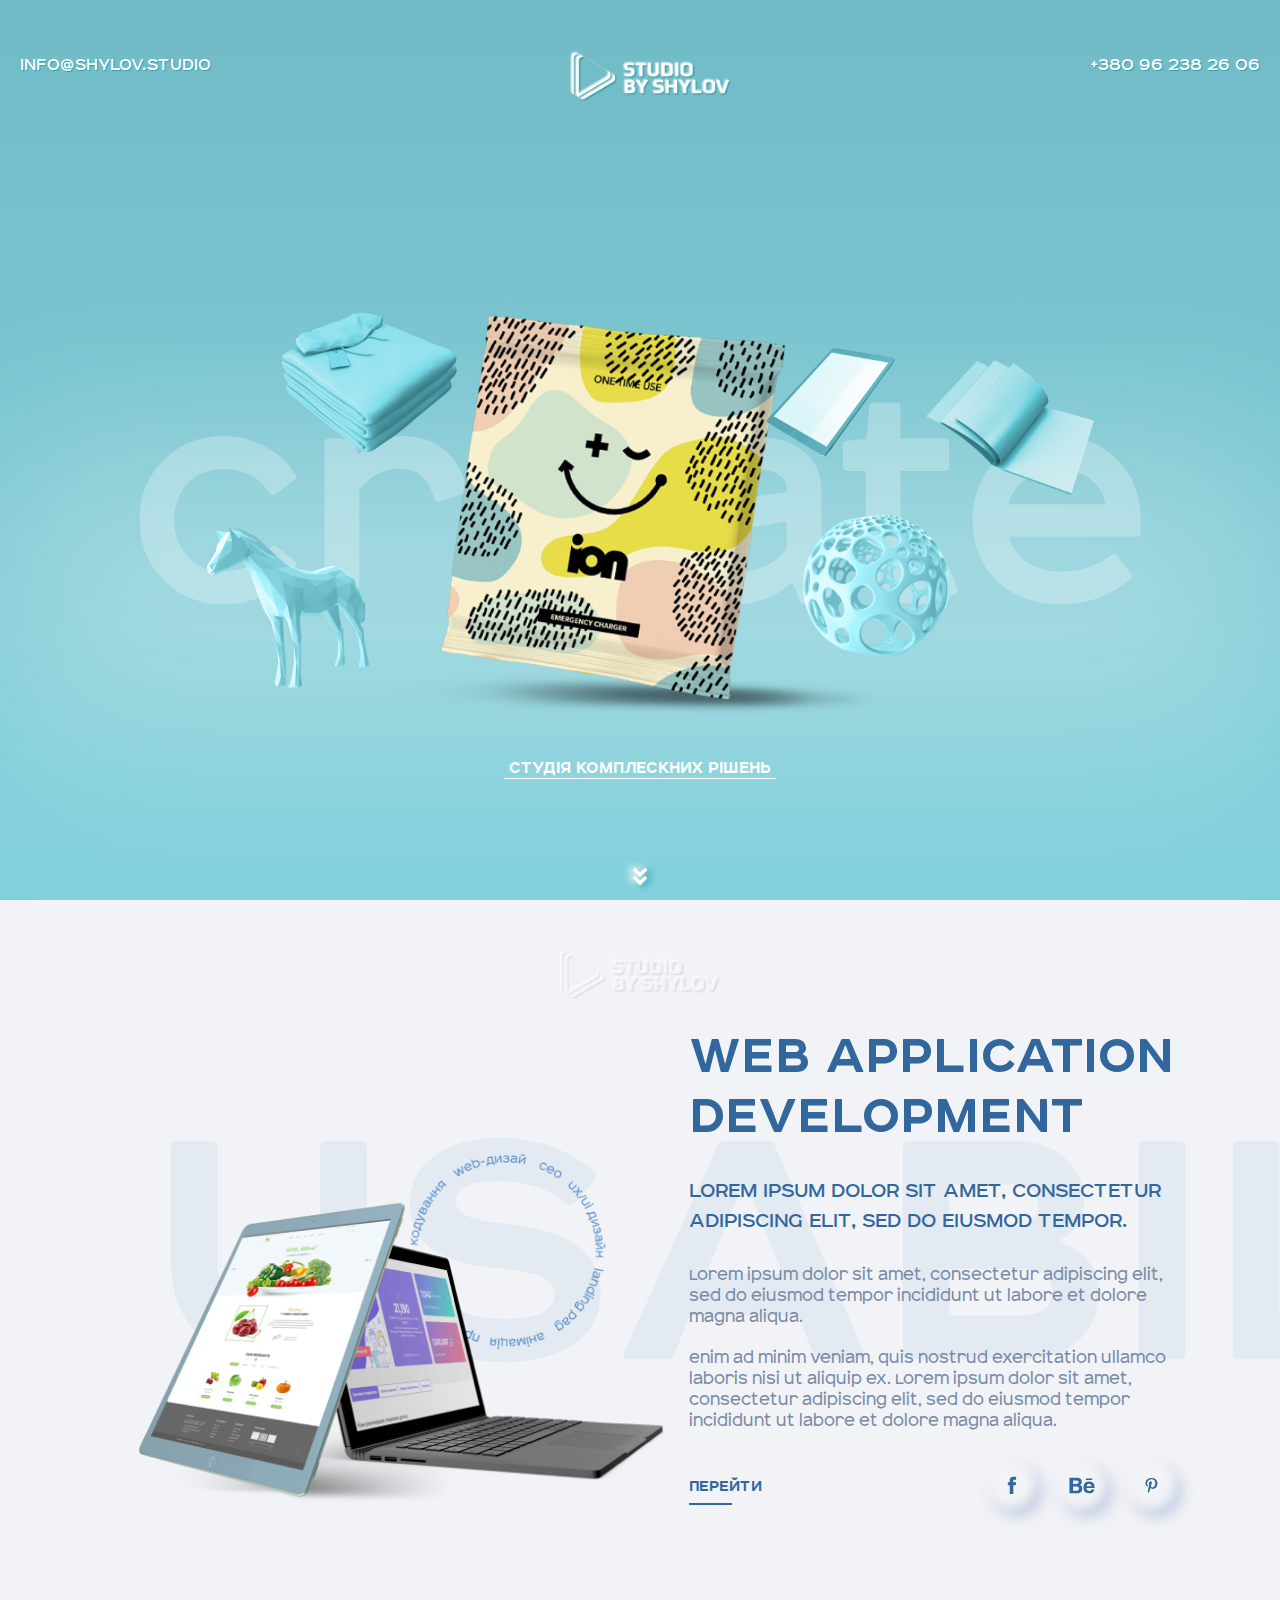
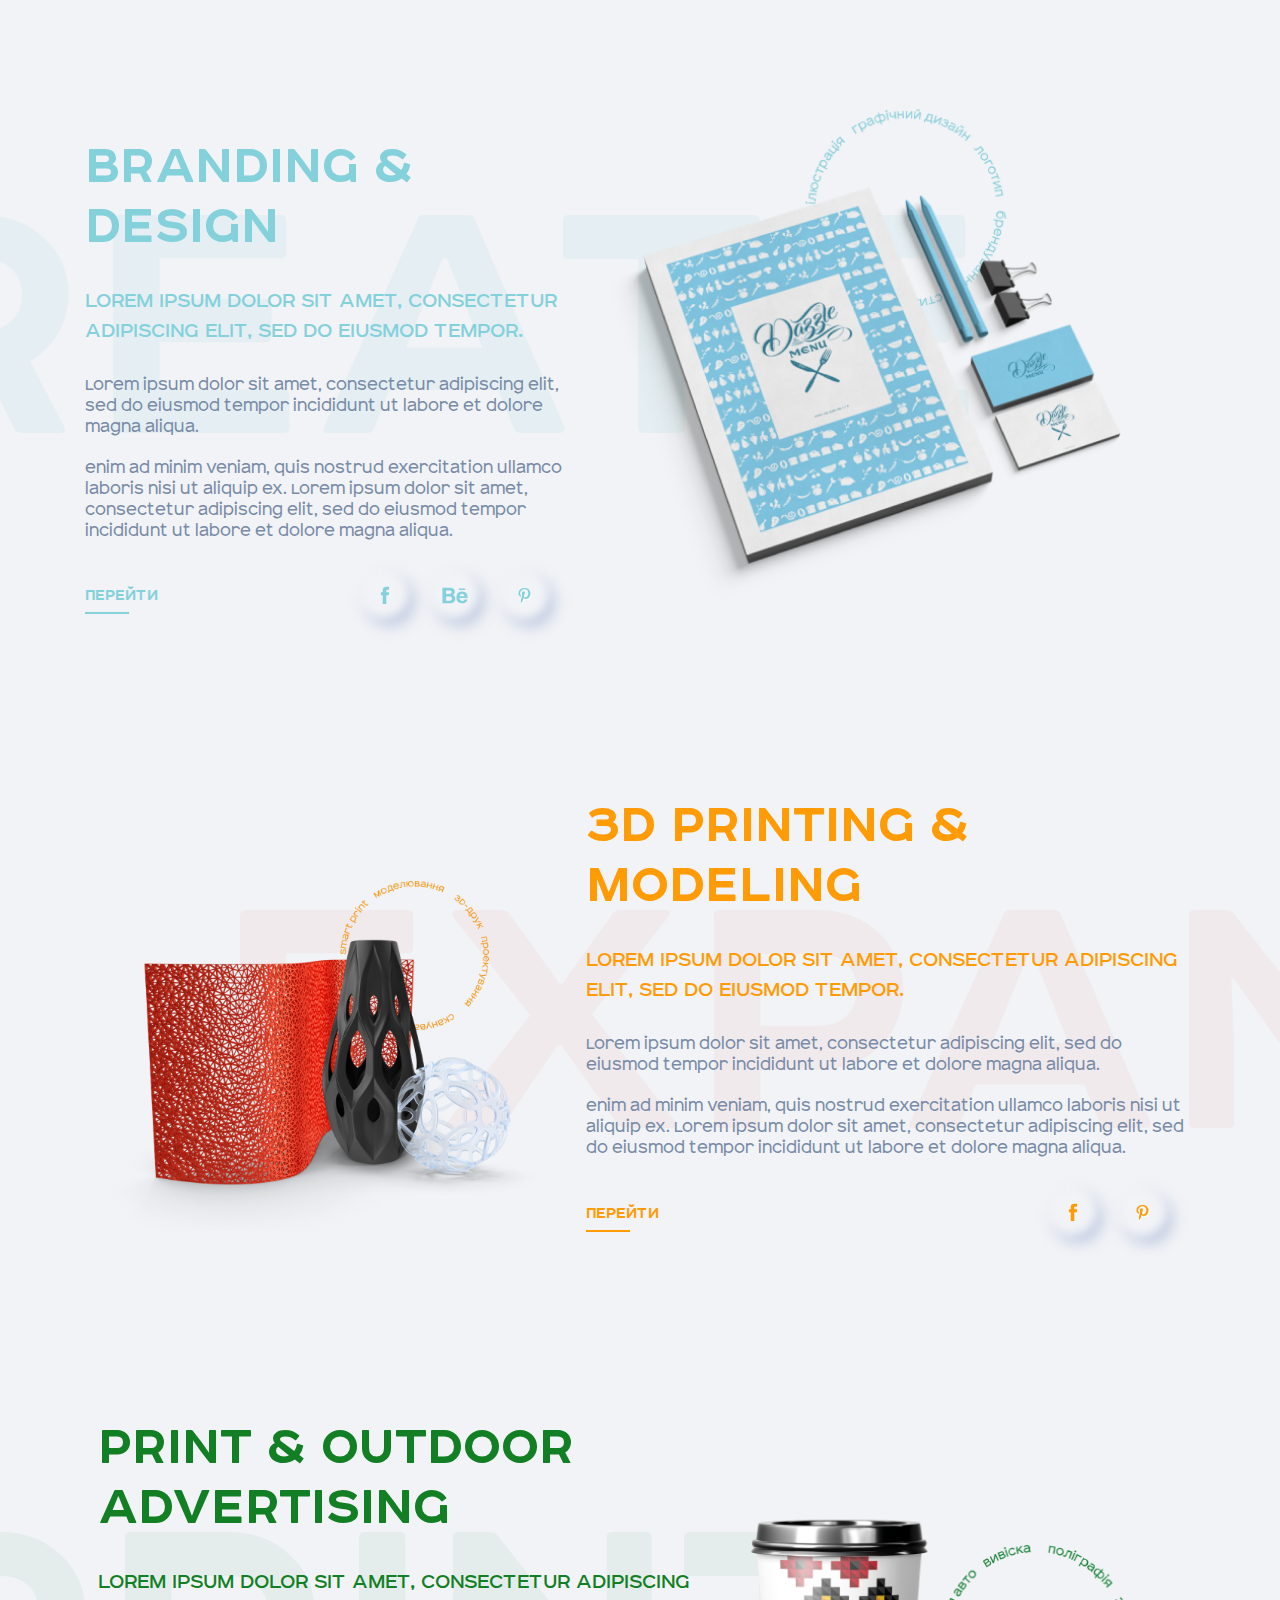
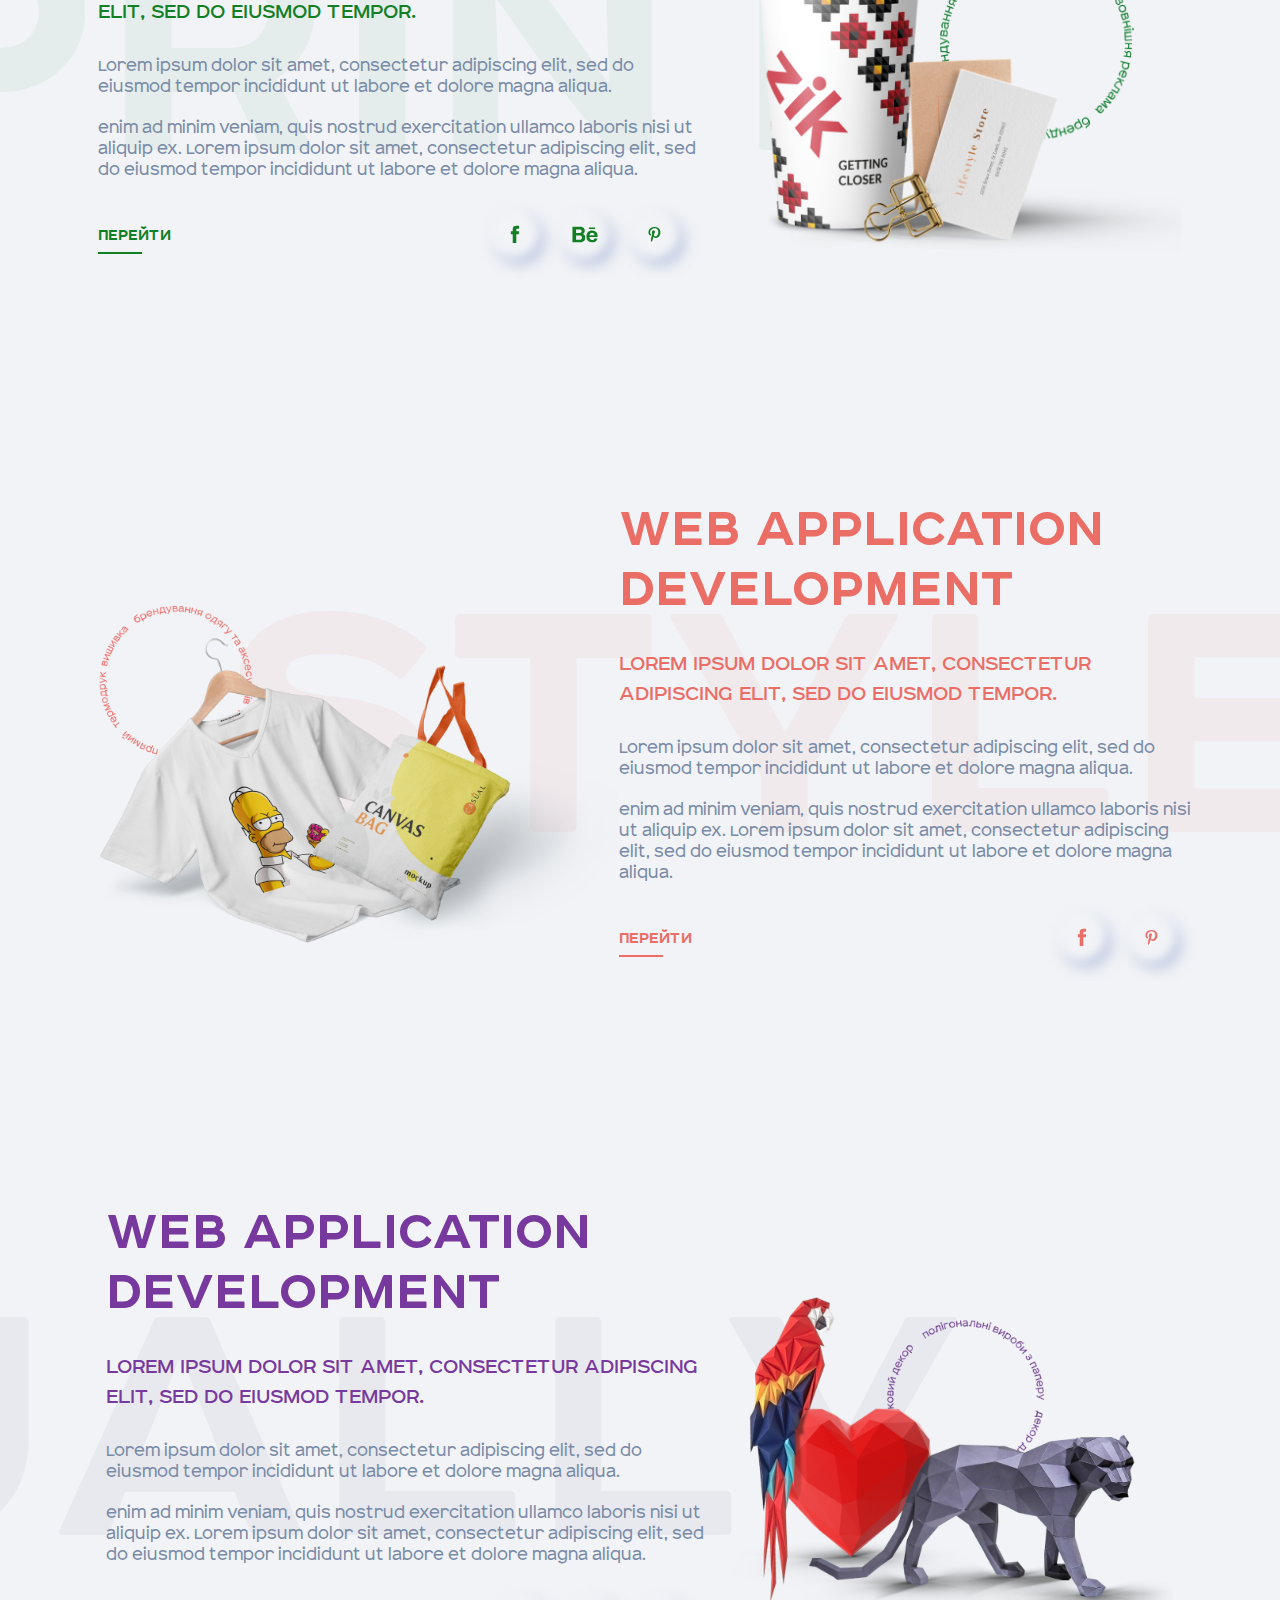
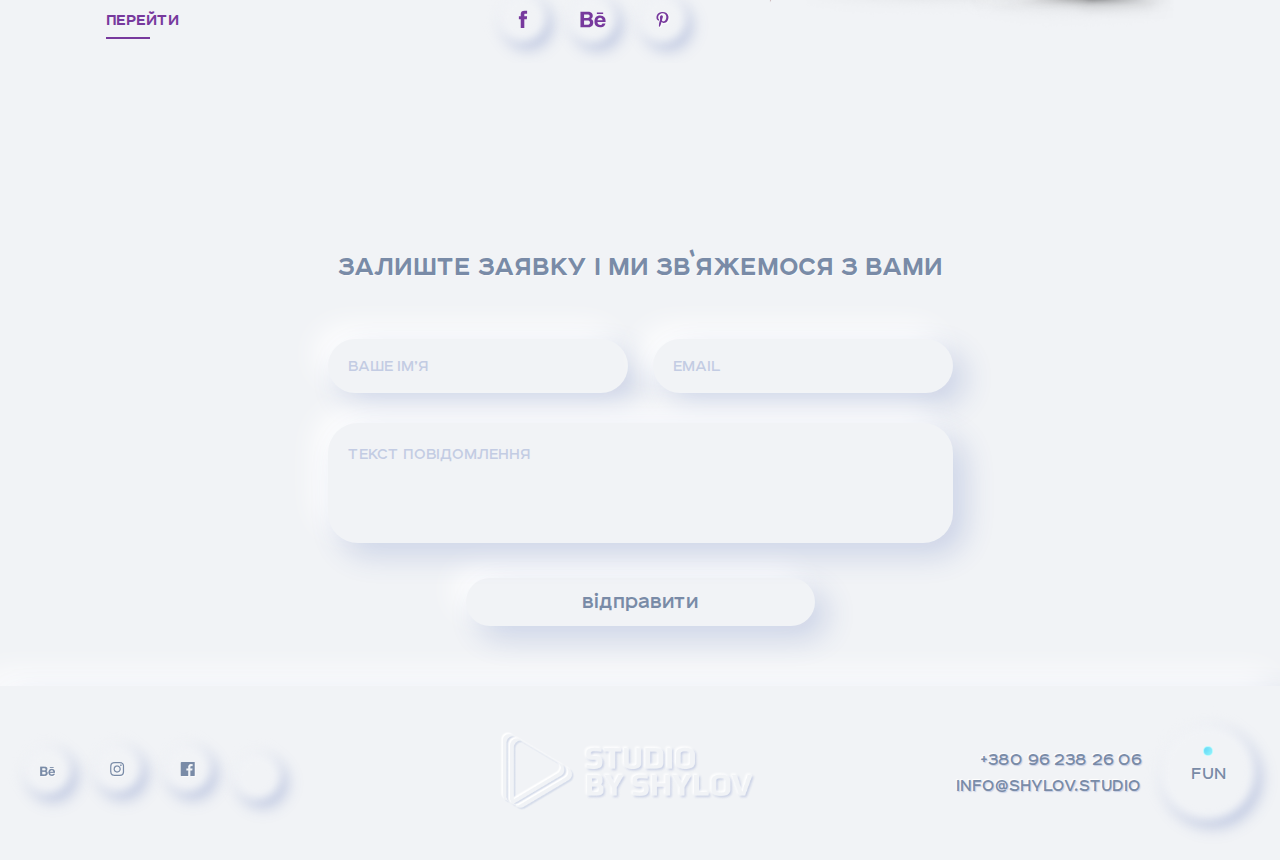
==== index.html @ 081310cc "Add files via upload" ====
<!DOCTYPE html>
<html lang="en">
<head>
    <link rel="stylesheet" href="libs/bootstrap/bootstrap-grid.css">
    <link rel="stylesheet" href="style/style.css">
   
    <link rel="stylesheet" href="style/media.css">
    
   
    <meta charset="UTF-8">
    <meta name="viewport" content="width=device-width">
    
   
    <title>Document</title>
</head>
<body>
   
<header>
    <div class="container-fluid">
        <nav id="nav">
            <div class="logo-mog">
                <a href="#"><img src="image/vector/logo.png"></a>
            </div>
            <ul>
                <li><a href="#" class="close" aria-label="Close Navigation"><img src="image/close.svg" alt=""></a></li>
                <li><a href="#section1">Web-дизайн</a></li>
                <li><a href="#section2">Дизайн</a></li>
                <li><a href="#section3">Поліграфія</a></li>
                <li><a href="#section4">3D друк</a></li>
                <li><a href="#section5"> Mathildashop</a></li>
                <li><a href="#section5">Wallzoo</a></li>
            </ul>
            <div class="mob-info">
                <a href="tel:+380962382606">+380 96 238 26 06</a>
                <a href="mailto:INFO@SHYLOV.STUDIO">info@shylov.studio</a>
            </div>
        </nav>
      <a href="#nav" class="nav-btn" aria-label="Open Navigation"><img src="image/munu.svg"></a>
       
        <header>
            <!-- верхний блок шапк -->
            <div class="header-top">
                <div class="email">
                    <a href="mailto:INFO@SHYLOV.STUDIO">info@shylov.studio</a>
                </div>
                <div class="logo">
                    <a href="#"><img src="image/vector/logo.png"></a>
                </div>
                <div class="phone">
                    <a href="tel:+380962382606">+380 96 238 26 06</a>
                </div>
            </div>
            <!-- блок с картинками -->
            <div class="header-block">
                <div class="header-desc">
                    <div class="header-desc-img">
                        <img src="image/header-desc.png" alt="desc">
                            
                    </div>
                    <div class="header-item item-1">
                        <img src="image/header-item1.png" alt="item-1">
                        
                        
                    </div>
                    <div class="header-item item-2">
                        <img src="image/header-item2.png" alt="item-2">
                        
                    </div>
                    <div class="header-item item-3">
                        <img src="image/header-item3.png" alt="item-3">
                        
                    </div>
                    <div class="header-item item-4">
                        <img src="image/header-item4.png" alt="item-4">
                        
                    </div>
                    <div class="header-item item-5">
                        <img src="image/header-item5.png" alt="item-5">
        
                    </div>
                </div>
                <div class="header-link">
                    <a href="#">Студія комплескних рішень </a>
                </div>
                <div class="button-down">
                    <a href="#"><img src="image/down-btn.png" alt="down"></a>
                </div>
            </div>
        </header>
    </div>
</header>
<!-- Логотип после шапки  -->
 <section class="logo-main"> 
    <div class="logo">
        <a href="#"><img src="image/vector/logo-main.png"></a>
    </div>
</section>

<section class="product-section">
    <div class="produc-desing-web">
        <img src="image/icon-small.png" alt="web">
    </div>
    <div class="produc-desing-img">
        <img src="image/desing-icon.png" alt="web">
    </div>
    <div class="produc-3d-img">
        <img src="image/small-icon2.png" alt="web">
    </div>
    <div class="produc-print-img">
        <img src="image/small-icon3.png" alt="web">
    </div>
    <div class="produc-mat-img">
        <img src="image/small-icon4.png" alt="web">
    </div>
    <div class="produc-wall-img">
        <img src="image/small-icon5.png" alt="web">
    </div>
    <div class="produc produc-web"> 
        <div class="container">
            <div class="product-item">
                <div class="product-img">
                    <img src="image/web.png" alt="">
                </div>
                <div class="product-text">
                    <div class="product-title">
                        Web application development
                    </div>
                    <div class="product-sub-title">
                        Lorem ipsum dolor sit amet, consectetur adipiscing elit, sed do eiusmod tempor.
                    </div>
                    <div class="product-desc">
                        <p>Lorem ipsum dolor sit amet, consectetur adipiscing elit, sed do eiusmod tempor incididunt ut labore et dolore magna aliqua.</p>
                        <p>enim ad minim veniam, quis nostrud exercitation ullamco laboris nisi ut aliquip ex. Lorem ipsum dolor sit amet, consectetur adipiscing elit, sed do eiusmod tempor incididunt ut labore et dolore magna aliqua.</p>
                    </div>
                    <div class="product-link">
                        <div class="link-block">
                            <a href="#">перейти</a>
                        </div>
                        <div class="social-link">
                            <ul>
                                <li>
                                    <a href="#">
                                        <svg width="10" height="18" viewBox="0 0 10 18" fill="none" xmlns="http://www.w3.org/2000/svg"><path d="M2.698 17.912h3.616V9.2h2.514l.241-2.894H6.314V4.644c0-.699.138-.965.827-.965h1.963V.653h-2.48c-2.687 0-3.892 1.13-3.892 3.326v2.327H.872v2.96h1.86v8.646h-.034z" fill="#31679D"/></svg>
                                    </a>
                                </li>
                                <li>
                                    <a href="#">
                                        <svg width="26" height="17" viewBox="0 0 26 17" fill="none" xmlns="http://www.w3.org/2000/svg"><path d="M23.153 2.949h-6.294V1.385h6.294V2.95zm-10.484 6.41c.406.63.61 1.393.61 2.29 0 .927-.23 1.759-.695 2.493a4.323 4.323 0 01-1.106 1.228 4.272 4.272 0 01-1.763.785 10.9 10.9 0 01-2.207.21H.469V.738h7.548c1.903.03 3.252.582 4.048 1.665.478.663.715 1.46.715 2.386 0 .956-.24 1.72-.723 2.301-.268.326-.665.622-1.19.89.796.29 1.399.749 1.802 1.38zM4.074 6.9H7.38c.68 0 1.229-.13 1.652-.388.423-.258.634-.716.634-1.374 0-.727-.28-1.21-.84-1.442-.481-.161-1.097-.244-1.844-.244h-2.91v3.448zm5.911 4.526c0-.812-.331-1.373-.994-1.674-.37-.171-.893-.259-1.563-.265H4.074v4.165h3.302c.679 0 1.204-.089 1.583-.274.684-.34 1.026-.989 1.026-1.952zm15.503-2.542c.076.511.11 1.253.096 2.223h-8.15c.044 1.125.433 1.912 1.17 2.362.444.282.982.42 1.613.42.665 0 1.207-.168 1.624-.514.228-.183.428-.442.602-.768h2.987c-.078.665-.438 1.339-1.084 2.024-1.002 1.088-2.407 1.634-4.21 1.634-1.49 0-2.804-.46-3.944-1.378-1.137-.92-1.707-2.413-1.707-4.484 0-1.943.512-3.429 1.54-4.464 1.032-1.036 2.364-1.552 4.005-1.552.973 0 1.85.174 2.633.523.78.35 1.424.901 1.932 1.658.46.667.755 1.438.893 2.316zm-2.94.291c-.055-.778-.315-1.366-.783-1.769-.464-.403-1.043-.606-1.735-.606-.752 0-1.333.217-1.746.642-.416.425-.674 1.002-.78 1.733h5.043z" fill="#31679D"/></svg>
                                    </a>
                                </li>
                                <li>
                                    <a href="#">
                                        <svg width="14" height="16" viewBox="0 0 14 16" fill="none" xmlns="http://www.w3.org/2000/svg"><g filter="url(#filter0_d)"><path d="M5.696.051C3.132.331.579 2.344.475 5.225.408 6.983 1.129 8.3 2.852 8.672c.197-.831.233-1.282.233-1.282s-.757-.74-.835-1.212c-.633-3.792 4.5-6.381 7.192-3.733 1.858 1.837.633 7.487-2.366 6.9-2.875-.562 1.406-5.058-.887-5.942-1.863-.72-2.855 2.198-1.972 3.643-.52 2.49-1.635 4.835-1.184 7.954 1.469-1.033 1.962-3.013 2.367-5.078.737.434 1.131.89 2.07.958 3.467.26 5.403-3.362 4.93-6.71C11.975 1.206 8.934-.303 5.696.052z" fill="#31679D"/></g><defs><filter id="filter0_d" x="0.470703" y="0" width="13" height="16" filterUnits="userSpaceOnUse" color-interpolation-filters="sRGB"><feFlood flood-opacity="0" result="BackgroundImageFix"/><feColorMatrix in="SourceAlpha" type="matrix" values="0 0 0 0 0 0 0 0 0 0 0 0 0 0 0 0 0 0 127 0"/><feOffset dx="1" dy="1"/><feColorMatrix type="matrix" values="0 0 0 0 1 0 0 0 0 1 0 0 0 0 1 0 0 0 0.5 0"/><feBlend mode="normal" in2="BackgroundImageFix" result="effect1_dropShadow"/><feBlend mode="normal" in="SourceGraphic" in2="effect1_dropShadow" result="shape"/></filter></defs></svg>
                                    </a>
                                </li>
                            </ul>
                        </div>
                    </div>
                </div>
            </div>
        </div>
    </div>
    <div class="produc produc-desing"> 
    
    <div class="container">
        <div class="product-item">
            <div class="product-img">
                <img src="image/desing.png" alt="">
            </div>
            <div class="product-text">
                <div class="product-title">
                    Branding & Design
                </div>
                <div class="product-sub-title">
                    Lorem ipsum dolor sit amet, consectetur adipiscing elit, sed do eiusmod tempor.
                </div>
                <div class="product-desc">
                    <p>Lorem ipsum dolor sit amet, consectetur adipiscing elit, sed do eiusmod tempor incididunt ut labore et dolore magna aliqua.</p>
                    <p>enim ad minim veniam, quis nostrud exercitation ullamco laboris nisi ut aliquip ex. Lorem ipsum dolor sit amet, consectetur adipiscing elit, sed do eiusmod tempor incididunt ut labore et dolore magna aliqua.</p>
                </div>
                <div class="product-link">
                    <div class="link-block">
                        <a href="#">перейти</a>
                    </div>
                    <div class="social-link">
                        <ul>
                            <li>
                                <a href="#">
                                    <svg width="10" height="18" viewBox="0 0 10 18" fill="none" xmlns="http://www.w3.org/2000/svg"><path d="M2.698 17.912h3.616V9.2h2.514l.241-2.894H6.314V4.644c0-.699.138-.965.827-.965h1.963V.653h-2.48c-2.687 0-3.892 1.13-3.892 3.326v2.327H.872v2.96h1.86v8.646h-.034z" fill="#84D1DB"/></svg>
                                </a>
                            </li>
                            <li>
                                <a href="#">
                                    <svg width="26" height="17" viewBox="0 0 26 17" fill="none" xmlns="http://www.w3.org/2000/svg"><path d="M23.153 2.949h-6.294V1.385h6.294V2.95zm-10.484 6.41c.406.63.61 1.393.61 2.29 0 .927-.23 1.759-.695 2.493a4.323 4.323 0 01-1.106 1.228 4.272 4.272 0 01-1.763.785 10.9 10.9 0 01-2.207.21H.469V.738h7.548c1.903.03 3.252.582 4.048 1.665.478.663.715 1.46.715 2.386 0 .956-.24 1.72-.723 2.301-.268.326-.665.622-1.19.89.796.29 1.399.749 1.802 1.38zM4.074 6.9H7.38c.68 0 1.229-.13 1.652-.388.423-.258.634-.716.634-1.374 0-.727-.28-1.21-.84-1.442-.481-.161-1.097-.244-1.844-.244h-2.91v3.448zm5.911 4.526c0-.812-.331-1.373-.994-1.674-.37-.171-.893-.259-1.563-.265H4.074v4.165h3.302c.679 0 1.204-.089 1.583-.274.684-.34 1.026-.989 1.026-1.952zm15.503-2.542c.076.511.11 1.253.096 2.223h-8.15c.044 1.125.433 1.912 1.17 2.362.444.282.982.42 1.613.42.665 0 1.207-.168 1.624-.514.228-.183.428-.442.602-.768h2.987c-.078.665-.438 1.339-1.084 2.024-1.002 1.088-2.407 1.634-4.21 1.634-1.49 0-2.804-.46-3.944-1.378-1.137-.92-1.707-2.413-1.707-4.484 0-1.943.512-3.429 1.54-4.464 1.032-1.036 2.364-1.552 4.005-1.552.973 0 1.85.174 2.633.523.78.35 1.424.901 1.932 1.658.46.667.755 1.438.893 2.316zm-2.94.291c-.055-.778-.315-1.366-.783-1.769-.464-.403-1.043-.606-1.735-.606-.752 0-1.333.217-1.746.642-.416.425-.674 1.002-.78 1.733h5.043z" fill="#84D1DB"/></svg>
                                </a>
                            </li>
                            <li>
                                <a href="#">
                                    <svg width="14" height="16" viewBox="0 0 14 16" fill="none" xmlns="http://www.w3.org/2000/svg"><g filter="url(#filter0_d)"><path d="M5.696.051C3.132.331.579 2.344.475 5.225.408 6.983 1.129 8.3 2.852 8.672c.197-.831.233-1.282.233-1.282s-.757-.74-.835-1.212c-.633-3.792 4.5-6.381 7.192-3.733 1.858 1.837.633 7.487-2.366 6.9-2.875-.562 1.406-5.058-.887-5.942-1.863-.72-2.855 2.198-1.972 3.643-.52 2.49-1.635 4.835-1.184 7.954 1.469-1.033 1.962-3.013 2.367-5.078.737.434 1.131.89 2.07.958 3.467.26 5.403-3.362 4.93-6.71C11.975 1.206 8.934-.303 5.696.052z" fill="#84D1DB"/></g><defs><filter id="filter0_d" x="0.470703" y="0" width="13" height="16" filterUnits="userSpaceOnUse" color-interpolation-filters="sRGB"><feFlood flood-opacity="0" result="BackgroundImageFix"/><feColorMatrix in="SourceAlpha" type="matrix" values="0 0 0 0 0 0 0 0 0 0 0 0 0 0 0 0 0 0 127 0"/><feOffset dx="1" dy="1"/><feColorMatrix type="matrix" values="0 0 0 0 1 0 0 0 0 1 0 0 0 0 1 0 0 0 0.5 0"/><feBlend mode="normal" in2="BackgroundImageFix" result="effect1_dropShadow"/><feBlend mode="normal" in="SourceGraphic" in2="effect1_dropShadow" result="shape"/></filter></defs></svg>
                                </a>
                            </li>
                        </ul>
                    </div>
                </div>
            </div>
        </div>
    </div>
    </div>
    <div class="produc produc-3d"> 
        <div class="container">
            <div class="product-item">
                <div class="product-img">
                    <img src="image/3d.png" alt="">
                </div>
                <div class="product-text">
                    <div class="product-title">
                        3D printing & modeling
                    </div>
                    <div class="product-sub-title">
                        Lorem ipsum dolor sit amet, consectetur adipiscing elit, sed do eiusmod tempor.
                    </div>
                    <div class="product-desc">
                        <p>Lorem ipsum dolor sit amet, consectetur adipiscing elit, sed do eiusmod tempor incididunt ut labore et dolore magna aliqua.</p>
                        <p>enim ad minim veniam, quis nostrud exercitation ullamco laboris nisi ut aliquip ex. Lorem ipsum dolor sit amet, consectetur adipiscing elit, sed do eiusmod tempor incididunt ut labore et dolore magna aliqua.</p>
                    </div>
                    <div class="product-link">
                        <div class="link-block">
                            <a href="#">перейти</a>
                        </div>
                        <div class="social-link">
                            <ul>
                                <li>
                                    <a href="#">
                                        <svg width="10" height="18" viewBox="0 0 10 18" fill="none" xmlns="http://www.w3.org/2000/svg"><path d="M2.698 17.912h3.616V9.2h2.514l.241-2.894H6.314V4.644c0-.699.138-.965.827-.965h1.963V.653h-2.48c-2.687 0-3.892 1.13-3.892 3.326v2.327H.872v2.96h1.86v8.646h-.034z" fill="#FF9B05"/></svg>
                                    </a>
                                </li>
                               
                                <li>
                                    <a href="#">
                                        <svg width="14" height="16" viewBox="0 0 14 16" fill="none" xmlns="http://www.w3.org/2000/svg"><g filter="url(#filter0_d)"><path d="M5.696.051C3.132.331.579 2.344.475 5.225.408 6.983 1.129 8.3 2.852 8.672c.197-.831.233-1.282.233-1.282s-.757-.74-.835-1.212c-.633-3.792 4.5-6.381 7.192-3.733 1.858 1.837.633 7.487-2.366 6.9-2.875-.562 1.406-5.058-.887-5.942-1.863-.72-2.855 2.198-1.972 3.643-.52 2.49-1.635 4.835-1.184 7.954 1.469-1.033 1.962-3.013 2.367-5.078.737.434 1.131.89 2.07.958 3.467.26 5.403-3.362 4.93-6.71C11.975 1.206 8.934-.303 5.696.052z" fill="#FF9B05"/></g><defs><filter id="filter0_d" x="0.470703" y="0" width="13" height="16" filterUnits="userSpaceOnUse" color-interpolation-filters="sRGB"><feFlood flood-opacity="0" result="BackgroundImageFix"/><feColorMatrix in="SourceAlpha" type="matrix" values="0 0 0 0 0 0 0 0 0 0 0 0 0 0 0 0 0 0 127 0"/><feOffset dx="1" dy="1"/><feColorMatrix type="matrix" values="0 0 0 0 1 0 0 0 0 1 0 0 0 0 1 0 0 0 0.5 0"/><feBlend mode="normal" in2="BackgroundImageFix" result="effect1_dropShadow"/><feBlend mode="normal" in="SourceGraphic" in2="effect1_dropShadow" result="shape"/></filter></defs></svg>
                                    </a>
                                </li>
                            </ul>
                        </div>
                    </div>
                </div>
            </div>
        </div>
    </div>
    <div class="produc produc-print"> 
        <div class="container">
            <div class="product-item">
                <div class="product-img">
                    <img src="image/print.png" alt="">
                </div>
                <div class="product-text">
                    <div class="product-title">
                        print & outdoor advertising
                    </div>
                    <div class="product-sub-title">
                        Lorem ipsum dolor sit amet, consectetur adipiscing elit, sed do eiusmod tempor.
                    </div>
                    <div class="product-desc">
                        <p>Lorem ipsum dolor sit amet, consectetur adipiscing elit, sed do eiusmod tempor incididunt ut labore et dolore magna aliqua.</p>
                        <p>enim ad minim veniam, quis nostrud exercitation ullamco laboris nisi ut aliquip ex. Lorem ipsum dolor sit amet, consectetur adipiscing elit, sed do eiusmod tempor incididunt ut labore et dolore magna aliqua.</p>
                    </div>
                    <div class="product-link">
                        <div class="link-block">
                            <a href="#">перейти</a>
                        </div>
                        <div class="social-link">
                            <ul>
                                <li>
                                    <a href="#">
                                        <svg width="10" height="18" viewBox="0 0 10 18" fill="none" xmlns="http://www.w3.org/2000/svg"><path d="M2.698 17.912h3.616V9.2h2.514l.241-2.894H6.314V4.644c0-.699.138-.965.827-.965h1.963V.653h-2.48c-2.687 0-3.892 1.13-3.892 3.326v2.327H.872v2.96h1.86v8.646h-.034z" fill="#137F25"/></svg>
                                    </a>
                                </li>
                                <li>
                                    <a href="#">
                                        <svg width="26" height="17" viewBox="0 0 26 17" fill="none" xmlns="http://www.w3.org/2000/svg"><path d="M23.153 2.949h-6.294V1.385h6.294V2.95zm-10.484 6.41c.406.63.61 1.393.61 2.29 0 .927-.23 1.759-.695 2.493a4.323 4.323 0 01-1.106 1.228 4.272 4.272 0 01-1.763.785 10.9 10.9 0 01-2.207.21H.469V.738h7.548c1.903.03 3.252.582 4.048 1.665.478.663.715 1.46.715 2.386 0 .956-.24 1.72-.723 2.301-.268.326-.665.622-1.19.89.796.29 1.399.749 1.802 1.38zM4.074 6.9H7.38c.68 0 1.229-.13 1.652-.388.423-.258.634-.716.634-1.374 0-.727-.28-1.21-.84-1.442-.481-.161-1.097-.244-1.844-.244h-2.91v3.448zm5.911 4.526c0-.812-.331-1.373-.994-1.674-.37-.171-.893-.259-1.563-.265H4.074v4.165h3.302c.679 0 1.204-.089 1.583-.274.684-.34 1.026-.989 1.026-1.952zm15.503-2.542c.076.511.11 1.253.096 2.223h-8.15c.044 1.125.433 1.912 1.17 2.362.444.282.982.42 1.613.42.665 0 1.207-.168 1.624-.514.228-.183.428-.442.602-.768h2.987c-.078.665-.438 1.339-1.084 2.024-1.002 1.088-2.407 1.634-4.21 1.634-1.49 0-2.804-.46-3.944-1.378-1.137-.92-1.707-2.413-1.707-4.484 0-1.943.512-3.429 1.54-4.464 1.032-1.036 2.364-1.552 4.005-1.552.973 0 1.85.174 2.633.523.78.35 1.424.901 1.932 1.658.46.667.755 1.438.893 2.316zm-2.94.291c-.055-.778-.315-1.366-.783-1.769-.464-.403-1.043-.606-1.735-.606-.752 0-1.333.217-1.746.642-.416.425-.674 1.002-.78 1.733h5.043z" fill="#137F25"/></svg>
                                    </a>
                                </li>
                                <li>
                                    <a href="#">
                                        <svg width="14" height="16" viewBox="0 0 14 16" fill="none" xmlns="http://www.w3.org/2000/svg"><g filter="url(#filter0_d)"><path d="M5.696.051C3.132.331.579 2.344.475 5.225.408 6.983 1.129 8.3 2.852 8.672c.197-.831.233-1.282.233-1.282s-.757-.74-.835-1.212c-.633-3.792 4.5-6.381 7.192-3.733 1.858 1.837.633 7.487-2.366 6.9-2.875-.562 1.406-5.058-.887-5.942-1.863-.72-2.855 2.198-1.972 3.643-.52 2.49-1.635 4.835-1.184 7.954 1.469-1.033 1.962-3.013 2.367-5.078.737.434 1.131.89 2.07.958 3.467.26 5.403-3.362 4.93-6.71C11.975 1.206 8.934-.303 5.696.052z" fill="#137F25"/></g><defs><filter id="filter0_d" x="0.470703" y="0" width="13" height="16" filterUnits="userSpaceOnUse" color-interpolation-filters="sRGB"><feFlood flood-opacity="0" result="BackgroundImageFix"/><feColorMatrix in="SourceAlpha" type="matrix" values="0 0 0 0 0 0 0 0 0 0 0 0 0 0 0 0 0 0 127 0"/><feOffset dx="1" dy="1"/><feColorMatrix type="matrix" values="0 0 0 0 1 0 0 0 0 1 0 0 0 0 1 0 0 0 0.5 0"/><feBlend mode="normal" in2="BackgroundImageFix" result="effect1_dropShadow"/><feBlend mode="normal" in="SourceGraphic" in2="effect1_dropShadow" result="shape"/></filter></defs></svg>
                                    </a>
                                </li>
                            </ul>
                        </div>
                    </div>
                </div>
            </div>
        </div>
    </div>
    <div class="produc produc-mat"> 
        <div class="container">
            <div class="product-item">
                <div class="product-img">
                    <img src="image/mat.png" alt="">
                </div>
                <div class="product-text">
                    <div class="product-title">
                        Web application development
                    </div>
                    <div class="product-sub-title">
                        Lorem ipsum dolor sit amet, consectetur adipiscing elit, sed do eiusmod tempor.
                    </div>
                    <div class="product-desc">
                        <p>Lorem ipsum dolor sit amet, consectetur adipiscing elit, sed do eiusmod tempor incididunt ut labore et dolore magna aliqua.</p>
                        <p>enim ad minim veniam, quis nostrud exercitation ullamco laboris nisi ut aliquip ex. Lorem ipsum dolor sit amet, consectetur adipiscing elit, sed do eiusmod tempor incididunt ut labore et dolore magna aliqua.</p>
                    </div>
                    <div class="product-link">
                        <div class="link-block">
                            <a href="#">перейти</a>
                        </div>
                        <div class="social-link">
                            <ul>
                                <li>
                                    <a href="#">
                                        <svg width="10" height="18" viewBox="0 0 10 18" fill="none" xmlns="http://www.w3.org/2000/svg"><path d="M2.698 17.912h3.616V9.2h2.514l.241-2.894H6.314V4.644c0-.699.138-.965.827-.965h1.963V.653h-2.48c-2.687 0-3.892 1.13-3.892 3.326v2.327H.872v2.96h1.86v8.646h-.034z" fill="#EA6D66"/></svg>
                                    </a>
                                </li>
                                <li>
                                    <a href="#">
                                        <svg width="14" height="16" viewBox="0 0 14 16" fill="none" xmlns="http://www.w3.org/2000/svg"><g filter="url(#filter0_d)"><path d="M5.696.051C3.132.331.579 2.344.475 5.225.408 6.983 1.129 8.3 2.852 8.672c.197-.831.233-1.282.233-1.282s-.757-.74-.835-1.212c-.633-3.792 4.5-6.381 7.192-3.733 1.858 1.837.633 7.487-2.366 6.9-2.875-.562 1.406-5.058-.887-5.942-1.863-.72-2.855 2.198-1.972 3.643-.52 2.49-1.635 4.835-1.184 7.954 1.469-1.033 1.962-3.013 2.367-5.078.737.434 1.131.89 2.07.958 3.467.26 5.403-3.362 4.93-6.71C11.975 1.206 8.934-.303 5.696.052z" fill="#EA6D66"/></g><defs><filter id="filter0_d" x="0.470703" y="0" width="13" height="16" filterUnits="userSpaceOnUse" color-interpolation-filters="sRGB"><feFlood flood-opacity="0" result="BackgroundImageFix"/><feColorMatrix in="SourceAlpha" type="matrix" values="0 0 0 0 0 0 0 0 0 0 0 0 0 0 0 0 0 0 127 0"/><feOffset dx="1" dy="1"/><feColorMatrix type="matrix" values="0 0 0 0 1 0 0 0 0 1 0 0 0 0 1 0 0 0 0.5 0"/><feBlend mode="normal" in2="BackgroundImageFix" result="effect1_dropShadow"/><feBlend mode="normal" in="SourceGraphic" in2="effect1_dropShadow" result="shape"/></filter></defs></svg>
                                    </a>
                                </li>
                            </ul>
                        </div>
                    </div>
                </div>
            </div>
        </div>
    </div>
    <div class="produc produc-wall"> 
        <div class="container">
            <div class="product-item">
                <div class="product-img">
                    <img src="image/wall.png" alt="">
                </div>
                <div class="product-text">
                    <div class="product-title">
                        Web application development
                    </div>
                    <div class="product-sub-title">
                        Lorem ipsum dolor sit amet, consectetur adipiscing elit, sed do eiusmod tempor.
                    </div>
                    <div class="product-desc">
                        <p>Lorem ipsum dolor sit amet, consectetur adipiscing elit, sed do eiusmod tempor incididunt ut labore et dolore magna aliqua.</p>
                        <p>enim ad minim veniam, quis nostrud exercitation ullamco laboris nisi ut aliquip ex. Lorem ipsum dolor sit amet, consectetur adipiscing elit, sed do eiusmod tempor incididunt ut labore et dolore magna aliqua.</p>
                    </div>
                    <div class="product-link">
                        <div class="link-block">
                            <a href="#">перейти</a>
                        </div>
                        <div class="social-link">
                            <ul>
                                <li>
                                    <a href="#">
                                        <svg width="10" height="18" viewBox="0 0 10 18" fill="none" xmlns="http://www.w3.org/2000/svg"><path d="M2.698 17.912h3.616V9.2h2.514l.241-2.894H6.314V4.644c0-.699.138-.965.827-.965h1.963V.653h-2.48c-2.687 0-3.892 1.13-3.892 3.326v2.327H.872v2.96h1.86v8.646h-.034z" fill="#77399D"/></svg>
                                    </a>
                                </li>
                                <li>
                                    <a href="#">
                                        <svg width="26" height="17" viewBox="0 0 26 17" fill="none" xmlns="http://www.w3.org/2000/svg"><path d="M23.153 2.949h-6.294V1.385h6.294V2.95zm-10.484 6.41c.406.63.61 1.393.61 2.29 0 .927-.23 1.759-.695 2.493a4.323 4.323 0 01-1.106 1.228 4.272 4.272 0 01-1.763.785 10.9 10.9 0 01-2.207.21H.469V.738h7.548c1.903.03 3.252.582 4.048 1.665.478.663.715 1.46.715 2.386 0 .956-.24 1.72-.723 2.301-.268.326-.665.622-1.19.89.796.29 1.399.749 1.802 1.38zM4.074 6.9H7.38c.68 0 1.229-.13 1.652-.388.423-.258.634-.716.634-1.374 0-.727-.28-1.21-.84-1.442-.481-.161-1.097-.244-1.844-.244h-2.91v3.448zm5.911 4.526c0-.812-.331-1.373-.994-1.674-.37-.171-.893-.259-1.563-.265H4.074v4.165h3.302c.679 0 1.204-.089 1.583-.274.684-.34 1.026-.989 1.026-1.952zm15.503-2.542c.076.511.11 1.253.096 2.223h-8.15c.044 1.125.433 1.912 1.17 2.362.444.282.982.42 1.613.42.665 0 1.207-.168 1.624-.514.228-.183.428-.442.602-.768h2.987c-.078.665-.438 1.339-1.084 2.024-1.002 1.088-2.407 1.634-4.21 1.634-1.49 0-2.804-.46-3.944-1.378-1.137-.92-1.707-2.413-1.707-4.484 0-1.943.512-3.429 1.54-4.464 1.032-1.036 2.364-1.552 4.005-1.552.973 0 1.85.174 2.633.523.78.35 1.424.901 1.932 1.658.46.667.755 1.438.893 2.316zm-2.94.291c-.055-.778-.315-1.366-.783-1.769-.464-.403-1.043-.606-1.735-.606-.752 0-1.333.217-1.746.642-.416.425-.674 1.002-.78 1.733h5.043z" fill="#77399D"/></svg>
                                    </a>
                                </li>
                                <li>
                                    <a href="#">
                                        <svg width="14" height="16" viewBox="0 0 14 16" fill="none" xmlns="http://www.w3.org/2000/svg"><g filter="url(#filter0_d)"><path d="M5.696.051C3.132.331.579 2.344.475 5.225.408 6.983 1.129 8.3 2.852 8.672c.197-.831.233-1.282.233-1.282s-.757-.74-.835-1.212c-.633-3.792 4.5-6.381 7.192-3.733 1.858 1.837.633 7.487-2.366 6.9-2.875-.562 1.406-5.058-.887-5.942-1.863-.72-2.855 2.198-1.972 3.643-.52 2.49-1.635 4.835-1.184 7.954 1.469-1.033 1.962-3.013 2.367-5.078.737.434 1.131.89 2.07.958 3.467.26 5.403-3.362 4.93-6.71C11.975 1.206 8.934-.303 5.696.052z" fill="#77399D"/></g><defs><filter id="filter0_d" x="0.470703" y="0" width="13" height="16" filterUnits="userSpaceOnUse" color-interpolation-filters="sRGB"><feFlood flood-opacity="0" result="BackgroundImageFix"/><feColorMatrix in="SourceAlpha" type="matrix" values="0 0 0 0 0 0 0 0 0 0 0 0 0 0 0 0 0 0 127 0"/><feOffset dx="1" dy="1"/><feColorMatrix type="matrix" values="0 0 0 0 1 0 0 0 0 1 0 0 0 0 1 0 0 0 0.5 0"/><feBlend mode="normal" in2="BackgroundImageFix" result="effect1_dropShadow"/><feBlend mode="normal" in="SourceGraphic" in2="effect1_dropShadow" result="shape"/></filter></defs></svg>
                                    </a>
                                </li>
                            </ul>
                        </div>
                    </div>
                </div>
            </div>
        </div>
    </div>
</section>
<section class="form">
    <div class="container">
        <h2>Залиште заявку і ми зв`яжемося з вами</h2>
        <form>
            
            <div class="user-info" >
                <input type="text" placeholder="ваше ім’я">
                <input type="email" placeholder="email">
            </div>
            <div class="user-text">
                 <textarea name="text" placeholder="текст повідомлення"></textarea>
            </div>
            <button class="user-btn">відправити</button>
        </form>
    </div>
</section>

<footer>
        <div class="footer-block">
            <div class="social-link">
                <ul>
                    <li>
                        <a href="#">
                            <img src="image/Group1.png" alt="">
                        </a>
                    </li>
                    <li>
                        <a href="#">
                            <img src="image/twitter1.png" alt="">
                        </a>
                    </li>
                    <li>
                        <a href="#">
                            <img src="image/twitter.png" alt="">
                        </a>
                    </li>
                    <li>
                        <a href="#">
                            <img src="image/vector1.png" alt="">
                        </a>
                    </li>
                </ul>
            </div>
            <div class="footer-logo">
                <a href="#"><img src="image/vector/logo-main.png"></a>
            </div>
            <div class="footer-info">
                <div class="footer-contact">
                    <a href="">+380 96 238 26 06</a>
                    <a href="">INFO@SHYLOV.STUDIO</a>
                </div>
                <div class="footer-btn">
                    <a href="#">fun</a>
                </div>
            </div>   
        </div>
</footer>   





<!-- Главный экран  -->
<!-- Конец блока Главный экран  -->

</body>
</html>
---- style/style.css ----
*{
    margin: 0;
    padding: 0;
}
@font-face {
    font-family: Affect; 
    src: url('../fonts/Affect/Affect.ttf')
}
@font-face {
    font-family: Affect-Bold; 
    src: url('../fonts/Affect/Affect-Bold.ttf')
}
html {
    scroll-behavior: smooth;
  }
body{
    background-color: #F1F3F6;
    font-family: Affect; 
}
.container-fluid{
    padding-left: 0;
    padding-right: 0;
}
header{
    height: 100vh;
    width: 100%;
    background: linear-gradient(180deg, #71BBC6 0%, #81D1DC 100%);
    position: relative;
    overflow: hidden;
}
.header-top{
    display: flex;
    justify-content: space-between;
    padding: 50px 20px 0 20px;
}
.header-top .logo a img{
    height: 52px;
}
.header-top a{
    font-family: Affect;
    font-size: 20px;
    line-height: 28px;
    color: #FFFFFF;
    text-decoration: none;
    text-transform: uppercase;
    text-shadow: 1px 1px 0px #31A3B4;
}
.header-desc{
    position: relative;
    max-width: 1920px;
    width: 100%;
    z-index: 1;
    margin: 0 auto;
    display: flex;
    justify-content: center;
}
.header-desc::before{
    content: 'create';
    font-family: Affect-Bold;
    font-size: 400px;
    line-height: 480px;
    text-align: center;
    position: absolute;
    left: 0;
    right: 0;
    margin: 0 auto;
    bottom: 10%;
    color: rgba(255, 255, 255, 0.26);
}

.header-desc-img{
    position: relative;
}
.header-item{
    position: absolute;
}
.header-item.item-1{
    height: 250px;
    width: 240px;
    bottom: 120px;
    left: 20%;
}
.header-item.item-2{
    height: 200px;
    width: 253px;
    bottom: 380px;
    left: 25%;
}

.header-item.item-3{
    height: 240px;
    width: 300px;
    bottom: 400px;
    left: 55%;
}
.header-item.item-4{
    height: 205px;
    width: 253px;
    bottom: 300px;
    left: 70%;
}
.header-item.item-5{
    height: 195px;
    width: 200px;
    bottom: 150px;
    left: 65%;
}
.header-link{
    display: flex;
    justify-content: center;
}
.header-link a{
    font-family: Affect-Bold;
    font-size: 19px;
    line-height:23px;
    text-align: center;
    text-transform: lowercase;
    color: #FFFFFF;
    text-transform: uppercase;
    text-decoration: none;
    position: relative;
}
.header-link a:before{
    content: '';
    width: 104%;
    height: 1px;
    left: -10px;
    right: -10px;
    margin: 0 auto;
    background:#FFFFFF;
    position: absolute;
    bottom:0;
}
.button-down{
    position: absolute;
    bottom: 0;
    left: 0;
    right: 0;
    display: flex;
    justify-content: center;
}
.header-block{
    display: flex;
    flex-direction: column;
    align-items: center;
    justify-content: center;
    height: 90vh;
}
.header-block:before{
    content: '';
    background: rgba(255, 255, 255, 0.32);
    filter: blur(100px);
    height: 290px;
    width: 100%;
    position: absolute;
    bottom: 50%;
    top: 50%;
}
.logo-main .logo{
    margin-top: 50px;
    text-align: center;
}
.logo-main .logo a img{
    height: 50px;
}
.product-section{
    position: relative;
}
.test{
    position: absolute;
    bottom: -200px;
}
.produc{
    position: relative;
    overflow: hidden;
}
.produc-web:before{
    content:'usability';
    text-transform: uppercase;
    font-family: Affect-Bold;
    font-weight: bold;
    font-size: 400px;
    line-height: 480px;
    align-items: center;
    color: rgba(75, 126, 188, 0.08);
    position: absolute;
    right: -5%;
}
.produc.produc-3d{
    margin-bottom: 140px;
}
.produc-web-img{
    position: absolute;
    left: 0;
    bottom: 0;
}
.produc-desing-web{
    position: absolute;
    top: 400px;
    z-index: 999;
    left: 0;
}
.produc-desing-img{
    position: absolute;
    top: 1000px;
    z-index: 999;
    right:  0;
}
.produc-3d-img{
    position: absolute;
    top: 1700px;
    z-index: 999;
    left:  0;
}
.produc.produc-print{
    margin-bottom: 200px;
}
.produc-print-img{
    position: absolute;
    top: 2400px;
    z-index: 999;
    right:  0;
}
.produc.produc-mat{
    margin-bottom: 200px;
}
.produc-mat-img{
    position: absolute;
    top: 3050px;
    z-index: 999;
    left:  0;
}
.produc.produc-desing{
    margin-bottom: 100px;
}
.produc-wall-img{
    position: absolute;
    top: 3900px;
    z-index: 999;
    right: 0;
}
.produc.produc-web{
    margin-bottom: 150px;
}
.produc-desing-web img{
    height: 200px;
}
.produc-desing .product-item{
    align-items: center;
}
.produc-desing .product-img img{
    height: 550px;
}
.produc-desing:before{
    content:'create';
    text-transform: uppercase;
    font-family: Affect-Bold;
    font-weight: bold;
    font-size: 400px;
    line-height: 480px;
    align-items: center;
    color: rgba(132, 209, 219, 0.1);
    position: absolute;
    left: 0%;
}
.produc-desing .link-block a{
    color: #84D1DB;
}
.produc-desing .link-block a:before{
    background: #84D1DB;
}
.produc-3d .link-block a{
    color:#FF9B05;
}
.produc-3d .link-block a:before{
    background:#FF9B05;
}
.produc-print .link-block a{
    color:#137F25;
}
.produc-print .link-block a:before{
    background:#137F25;
}
.produc-mat .link-block a{
    color:#EA6D66;
}
.produc-mat .link-block a:before{
    background:#EA6D66;
}
.produc-wall .link-block a{
    color:#77399D;
}
.produc-wall .link-block a:before{
    background:#77399D;
}
.produc-wall .product-item{
    flex-direction: row-reverse;
}
.produc-3d:before{
    content:'expansion';
    text-transform: uppercase;
    font-family: Affect-Bold;
    font-weight: bold;
    font-size: 400px;
    line-height: 480px;
    align-items: center;
    color: rgba(234, 109, 102, 0.06);
    position: absolute;
    right: -10%;
}
.produc-print .product-sub-title,
.produc-print .product-title{
    color: #137F25;
}
.produc-print:before{
    content:'print';
    text-transform: uppercase;
    font-family: Affect-Bold;
    font-weight: bold;
    font-size: 400px;
    line-height: 480px;
    align-items: center;
    color: rgba(33, 150, 83, 0.06);
    position: absolute;
    left: 0%;
}
.produc-mat:before{
    content:'style';
    text-transform: uppercase;
    font-family: Affect-Bold;
    font-weight: bold;
    font-size: 400px;
    line-height: 480px;
    align-items: center;
    color: rgba(234, 109, 102, 0.06);
    position: absolute;
    right: 0%;
}
.produc-mat .product-sub-title,
.produc-mat .product-title{
    color: #EA6D66;
}
.produc-wall:before{
    content:' unusually ';
    text-transform: uppercase;
    font-family: Affect-Bold;
    font-weight: bold;
    font-size: 400px;
    line-height: 480px;
    align-items: center;
    color: rgba(71, 50, 124, 0.05);
    position: absolute;
    left: 0%;
}
.produc-wall .product-sub-title,
.produc-wall .product-title{
    color: #77399D;
}
.product-item{
    position: relative;
    display: flex;
    justify-content: center;
    align-items: flex-end;
    flex-direction: row;
    padding: 20px 0;
}
.product-img img{
    height: 350px;
}
.product-text{
    max-width: 600px;
    width: 100%;
}
.produc-web .product-title{
    color: #31679D;
}
.produc-desing .product-title{
    color: #84D1DB;
}
.produc-3d .product-title{
    color: #FF9B05;
}
.product-title{
    font-family: Affect-Bold;
    font-size: 60px;
    line-height: 60px;
    text-transform: uppercase;
}
.produc-web .product-sub-title{
    color: #31679D;
}
.produc-desing .product-sub-title{
    color: #84D1DB;
}
.produc-3d .product-sub-title{
    color: #FF9B05;
}
.product-sub-title{
    font-family: Affect;
    font-size: 24px;
    line-height: 30px;
    text-transform: uppercase;
    margin: 30px 0;
}
.produc-print .product-item{
    flex-direction: row-reverse;
}
.product-desc p{
    font-family: Affect;
    font-size: 17px;
    line-height: 21px;
    margin-bottom: 20px;
    color: #798BA7;
}
.product-desc p:last-child{
    margin-bottom: 0px;
}
.link-block a{
    position: relative;
    font-family: Affect-Bold;
    font-size: 18px;
    line-height: 22px;
    text-transform: uppercase;
    color: #31679D;
    text-decoration: none;
    opacity: 1;
}
.link-block a:before{
    content:'';
    position: absolute;
    width: 60%;
    height: 2px;
    background:#31679D;
    bottom:-10px;
    transition: opacity 0.3s;
}
.link-block a:hover:before{
    opacity: 0;
}
.product-link{
    display: flex;
    justify-content: space-between;
    align-items: center;
    margin-top: 30px;
}
.social-link ul li{
    display: inline-block;
    margin: 0 20px 0 0;

}
.social-link ul li:before{
    content:'';
     background: #F1F3F6;
    box-shadow: 5px 6px 13px rgba(55, 84, 170, 0.35), -5px -5px 13px rgba(255, 255, 255, 0.15);
     filter: blur(5px);
    border-radius: 24px;
    height: 46px;
    width: 46px;
    position: absolute;
    z-index: 9;
}
.social-link ul li a{
    position: relative;
    display: flex;
    align-items: center;
    justify-content: center;
    height: 46px;
    width: 46px;
    z-index: 99;
}
.produc-desing .product-item{
    flex-direction: row-reverse;
}
.form {
    display: flex;
    justify-content: center;
    width: 100%;
    margin-top: 185px;
}
.form form{
    max-width: 625px;
    width: 100%;
    margin:  0 auto;
}
.user-info{
    display: flex;
    justify-content: space-between;
}
.user-info input{
    background: #F1F3F6;
    box-shadow: 12px 12px 30px rgba(55, 84, 170, 0.2), -12px -12px 30px #FFFFFF;
    border-radius: 30px;
    width: 300px;
    height: 54px;
    border: none;
    outline: none;
    transition: all 0.5s;
    padding: 0 20px;
    text-transform:uppercase;
    color: #798BA7;
}
.user-info input:focus{
    box-shadow: 12px 12px 35px rgba(55, 84, 170, 0.2), -12px -12px 35px #FFFFFF, inset -5px -5px 7px #FFFFFF, inset 5px 5px 10px rgba(55, 84, 170, 0.15);
}
.user-text textarea{
    margin-top: 30px;
    margin-bottom: 30px;
    text-transform:uppercase;
    background: #F1F3F6;
    box-shadow: 12px 12px 30px rgba(55, 84, 170, 0.2), -12px -12px 30px #FFFFFF;
    border-radius: 30px;
    border: none;
    max-width: 625px;
    width: 100%;
    transition: all 0.5s;
    resize: none;
    padding: 20px;
    height: 120px;
    color: #798BA7;
}
.user-text textarea:focus{
    outline: none;
    box-shadow: 12px 12px 35px rgba(55, 84, 170, 0.2), -12px -12px 35px #FFFFFF, inset -5px -5px 7px #FFFFFF, inset 5px 5px 10px rgba(55, 84, 170, 0.15);
}
.user-btn{
    background: #F1F3F6;
    box-shadow: 12px 12px 30px rgba(55, 84, 170, 0.2), -12px -12px 30px #FFFFFF;
    border-radius: 30px;
    border: none;
    width: 349px;
    height: 48px;
    text-align: center;
    margin: 0 auto;
    display: block;
    color:#798BA7;
    font-family: Affect-Bold;
    font-size: 20px;
    line-height: 26px;
    margin-bottom: 60px;
    outline: none;
    cursor: pointer;
    transition: all 0.5s;
}
.user-btn:hover{
    box-shadow: 12px 12px 35px rgba(55, 84, 170, 0.2), -12px -12px 35px #FFFFFF, inset -5px -5px 7px #FFFFFF, inset 5px 5px 10px rgba(55, 84, 170, 0.15);
}
.form h2{
    text-align: center;
    font-family: Affect-Bold;
    font-size: 30px;
    line-height:36px;
    margin: 0 auto;
    text-transform: uppercase;
    color: #798BA7;
    max-width: 668px;
    width: 100%;
    text-shadow: 1px 1px 0px rgba(255, 255, 255, 0.5);
    margin-bottom: 55px;
}
.form-img{
    background-image: url(../image/form.png);
    background-size: cover;
    background-position: center;
    background-repeat: no-repeat;
    width: 100%;
    height: 450px;
}
footer{
    padding:40px 25px;
    background: #F1F3F6;    
    box-shadow: 12px 12px 30px rgba(55, 84, 170, 0.2), -12px -12px 30px #FFFFFF;
}
.footer-block{
    display: flex;
    justify-content: space-between;
    align-items: center;
}
.footer-info{
    display: flex;
    align-items:center;
}
.footer-contact{
    display: flex;
    flex-direction: column;
    text-align: right;
    margin: 0 20px 0 0;
}
.footer-logo img{
    height: 80px;
}
.footer-contact a{
    font-size: 19px;
    text-decoration: none;
    line-height: 26px;
    color: #798BA7;
    text-shadow: 1px 1px 1px rgba(55, 84, 170, 0.23), -1px -1px 1px #FFFFFF;
}
.footer-btn{
    position: relative;

}
.footer-btn a{
    position: relative;
    display: flex;
    align-items: center;
    justify-content: center;
    height: 94px;
    width: 94px;
    z-index: 99;
    font-size: 20px;
    line-height: 24px;
    text-transform: uppercase;
    text-decoration: none;
    color: #798BA7;
    text-shadow: 1px 1px 0px rgba(255, 255, 255, 0.5);
}
.footer-btn:before{
    content: '';
    background: #F1F3F6;
    box-shadow: 5px 6px 13px rgba(55, 84, 170, 0.35), -5px -5px 13px rgba(255, 255, 255, 0.15);
    filter: blur(5px);
    border-radius: 50%;
    height: 94px;
    width: 94px;
    position: absolute;
    z-index: 9;
}
.footer-btn:after{
    content:'';
    width: 10px;
    height: 10px;
    position: absolute;
    background: #36F5FE;
    border: 1px solid rgba(255, 255, 255, 0.638658);
    box-sizing: border-box;
    box-shadow: inset -2px -1px 6px rgba(255, 255, 255, 0.5), inset 2px 2px 6px rgba(95, 157, 231, 0.48);
    top: 20px;
    right: 0;
    left: 0;
    margin: 0 auto;
    z-index: 99;
    border-radius:50%;
}
#nav{
    display: none;
}
.nav-btn{
    display: none;
}
::placeholder {
    font-family: Affect; 
    opacity: 1; 
    font-size: 18px;
    line-height: 23px;
    color: #C3CCE3;
    font-weight: 400;
  }
  :-ms-input-placeholder { /* Internet Explorer 10-11 */
    font-family: Affect; 
    font-size: 18px;
    line-height: 23px;
    color: #C3CCE3;
    font-weight: 400;
  }
  ::-ms-input-placeholder { 
    font-size: 18px;
    line-height: 23px;
    font-weight: 400;
    color: #C3CCE3;
    font-family: Affect; 
  }
---- style/media.css ----
@media only screen and (max-width : 1920px) {
    .header-desc{
        max-width: 1440px;
    }
    .header-item.item-2{
        left: 15%;
    }
    .header-item.item-1 {
        left: 14%;
    }
    .header-item.item-4 {
        left: 75%;
    }
}
@media only screen and (max-width : 1440px) {
    .produc-web:before{
        right: -55%;
    }
    .produc-desing:before{
        left: -30%;
    }
    .produc-3d:before{
        right: -75%;
    }
    .produc-print:before{
        left: -10%;
    }
    .produc-mat:before{
        right: -5%;
    }
    .produc-wall:before{
        left: -90%;
    }
    .header-desc{
        max-width: 1040px;
    }
    .header-desc-img img{
        height: 500px;
    }
    .header-item.item-1{
        left: 7%;
        bottom: 0;
    }
    .header-item.item-1 img{
        height: 200px;
    }
    .header-item.item-2{
        left: 15%;
        bottom: 250px;
    }
    .header-item.item-2 img{
        height: 150px;
    }
    .header-item.item-3{
        left: 56%;
        bottom: 250px;
    }
    .header-item.item-3 img{
        height: 250px;
    }
    .header-item.item-4{
        left: 77%;
        bottom: 200px;
    }
    .header-item.item-4 img{
        height: 150px;
    }
    .header-item.item-5{
        left: 65%;
        bottom: 50px;
    }
    .header-item.item-5 img{
        height: 150px;
    }
    .header-desc::before{
        bottom: 0;
    }
    .header-desc::before{
        font-size: 300px;
    }
    
}
@media only screen and (max-width : 1300px) {
    .produc-wall-img{
        display: none;
    }
    .produc-desing-web{
        display: none;
    }
    .produc-desing-img{
        display: none;
    }
    .produc-3d-img{
        display: none;
    }
    .produc-print-img{
        display: none;
    }
    .produc-mat-img{
        display: none;
    }
}
@media only screen and (max-width : 1200px) {
    
}
@media only screen and (max-width : 1024px) {
    .header-desc{
        max-width: 992px;
    }
    .header-desc-img img{
        height: 400px;
    }
    .header-item.item-1{
        left: 15%;
        bottom: 0;
    }
    .header-item.item-1 img{
        height: 150px;
    }
    .header-item.item-2{
        left: 20%;
        bottom: 150px;
    }
    .header-item.item-2 img{
        height: 100px;
    }
    .header-item.item-3{
        left: 56%;
        bottom: 150px;
    }
    .header-item.item-3 img{
        height: 200px;
    }
    .header-item.item-4{
        left: 77%;
        bottom: 150px;
    }
    .header-item.item-4 img{
        height: 100px;
    }
    .header-item.item-5{
        left: 65%;
        bottom: 0px;
    }
    .header-item.item-5 img{
        height: 100px;
    }
    .header-desc::before{
        bottom: 0;
    }
    .header-desc::before{
        font-size: 200px;
    }
}
@media only screen and (max-width : 992px) {
    .header-top{
        justify-content: center;
    }
	.email{
        display: none;
    }
    .phone{
        display: none;
    }
    .product-item{
        flex-direction: column;
        align-items:center
    }
    .produc-web:before{
        display: none;
    }
    .produc-desing:before{
        display: none;
    }
    .produc-3d:before{
        display: none;
    }
    .produc-print:before{
        display: none;
    }
    .produc-mat:before{
        display: none;
    }
    .produc-wall:before{
        display: none;
    }
    .product-text{
        max-width: 100%;
    }
    .produc-desing .product-item{
        flex-direction: column;
    }
    .produc-print .product-item{
        flex-direction: column;
    }
    .produc-wall .product-item{
        flex-direction: column;
    }
    .footer-block{
        flex-direction: column;
    }
    .footer-info{
        order: 2;
        flex-direction: column;
    }
    .social-link{
        order: 2;
        margin: 30px 0;
    }
    .footer-contact{
        text-align: center;
    }
    .logo-mog img{
        height: 50px;
        margin-top: 40px;
    }
    .close{
        position: absolute;
        top: 0vh;
        right: 10px;
    }
    .mob-info{
        display: flex;
        align-items:center;
        justify-content: center;
        flex-direction: column;
        margin: 0 auto;
        width: 90%;
        border-top:1px solid #798BA7;
        margin-top: 40px;
    }
    .mob-info a{
        font-size: 19px;
        line-height: 24px;
        color: #798BA7;
        text-decoration: none;
        margin-top: 20px;
    }
    .nav-btn {
        display: block;
        position: absolute;
        top: 65px;
        right: 0;
        height: 40px;
        width: 40px;
        z-index: 99;
        cursor: pointer;
      }
      #nav {
        display: block;
        text-align: center;
        position: fixed;
        z-index: 100;
        height: 0;
        width: 0;
        top: 0;
        right: 0;
        background: #ffffff;
        box-shadow: -3px 0 10px rgba(0,0,0,0.2);
        transition: all 1s;
      }
      #nav ul li a{
        text-decoration: none;
        font-size: 22px;
        line-height: 30px;
        text-align: center;
        color: #798BA7;
        padding: 10px 50px;
      }
      #nav ul li .close{
          padding: 10px 0;
          background:0;
      }
      #nav ul li .close:hover{
          background:none
      }
      #nav ul li a:hover{
          background:#137F25;
         
          color:#ffffff;
      }
      #nav:not(:target) {
        right: -105%;
        height: 100vh;
        width: 0;
      }
      #nav:target {
        right: 0;
        height: 100vh;
        width: 100vw;
      }
      #nav ul {
        margin: 0;
        padding: 0;
      }
      
    #nav li { 
        list-style-type: none;
        font-size: 24px;
        margin-top: 20px;
        transition: all 0.5s;
    }
}

@media only screen and (max-width : 768px) {
    .user-info{
        flex-direction: column;
    }
    .user-info input{
        width: 100%;
        margin-bottom: 30px;
    }
    .user-text textarea{
        margin-top: 0;
    }
	.header-desc{
        max-width: 100%;
    }
    .header-item.item-1{
        left: 5%;
        bottom: 0;
    }
    .header-item.item-2{
        left: 15%;
    }
    .header-item.item-3{
        left: 60%;
    }
    .header-item.item-4{
        left: 83%;
    }
    .header-item.item-5{
        left: 70%;
    }
    .header-desc::before{
        font-size: 300px;
        
    }
    .header-desc::before{
        font-size: 140px;
        top: -260px;
        bottom: 0;
    }
}
@media only screen and (max-width : 700px) {
    .header-desc-img img{
        height: 300px;
    }
    .header-item.item-1{
        bottom: 50px;
        height: 100px;
    }
    .header-item.item-1 img{
        height: 100px;
    }
    .header-item.item-2{
        bottom: 180px;
        height: 80px;
    }
    .header-item.item-2 img{
        height: 80px;
    }
    .header-item.item-3{
        bottom: 180px;
        height: 100px;
    }
    .header-item.item-3 img{
        height: 100px;
    }
    .header-item.item-4{
        bottom: 140px;
        height: 80px;
        left: 80%;
    }
    .header-item.item-4 img{
        height: 80px;
    }
    .header-item.item-5{
        bottom: 40px;
        height: 80px;
        left: 70%;
    }
    .header-item.item-5 img{
        height: 80px;
    }
}
@media only screen and (max-width : 600px) {
    .product-img img{
        height: 150px;
    }
    .product-title{
        font-size: 40px;
        line-height: 45px;
    }
}
@media only screen and (max-width : 480px) {
    .header-item.item-1{
        left: 0;
    }
    .header-item.item-2{
        left: 3%;
    }
    .header-item.item-3{
        left: 65%;
    }
    .header-item.item-4{
        left: 80%;
    }
    .header-desc::before{
        font-size: 80px;
        top: -300px;
    }
    .header-desc-img img {
        height: 260px;
    }
}
@media only screen and (max-width : 414px) {
	.user-btn{
        width: 100%;
    }
}
@media only screen and (max-width : 375px) {
    .header-desc::before{
        font-size: 80px;
        top: -300px;
    }
    .header-desc-img img {
        height: 260px;
    }
}
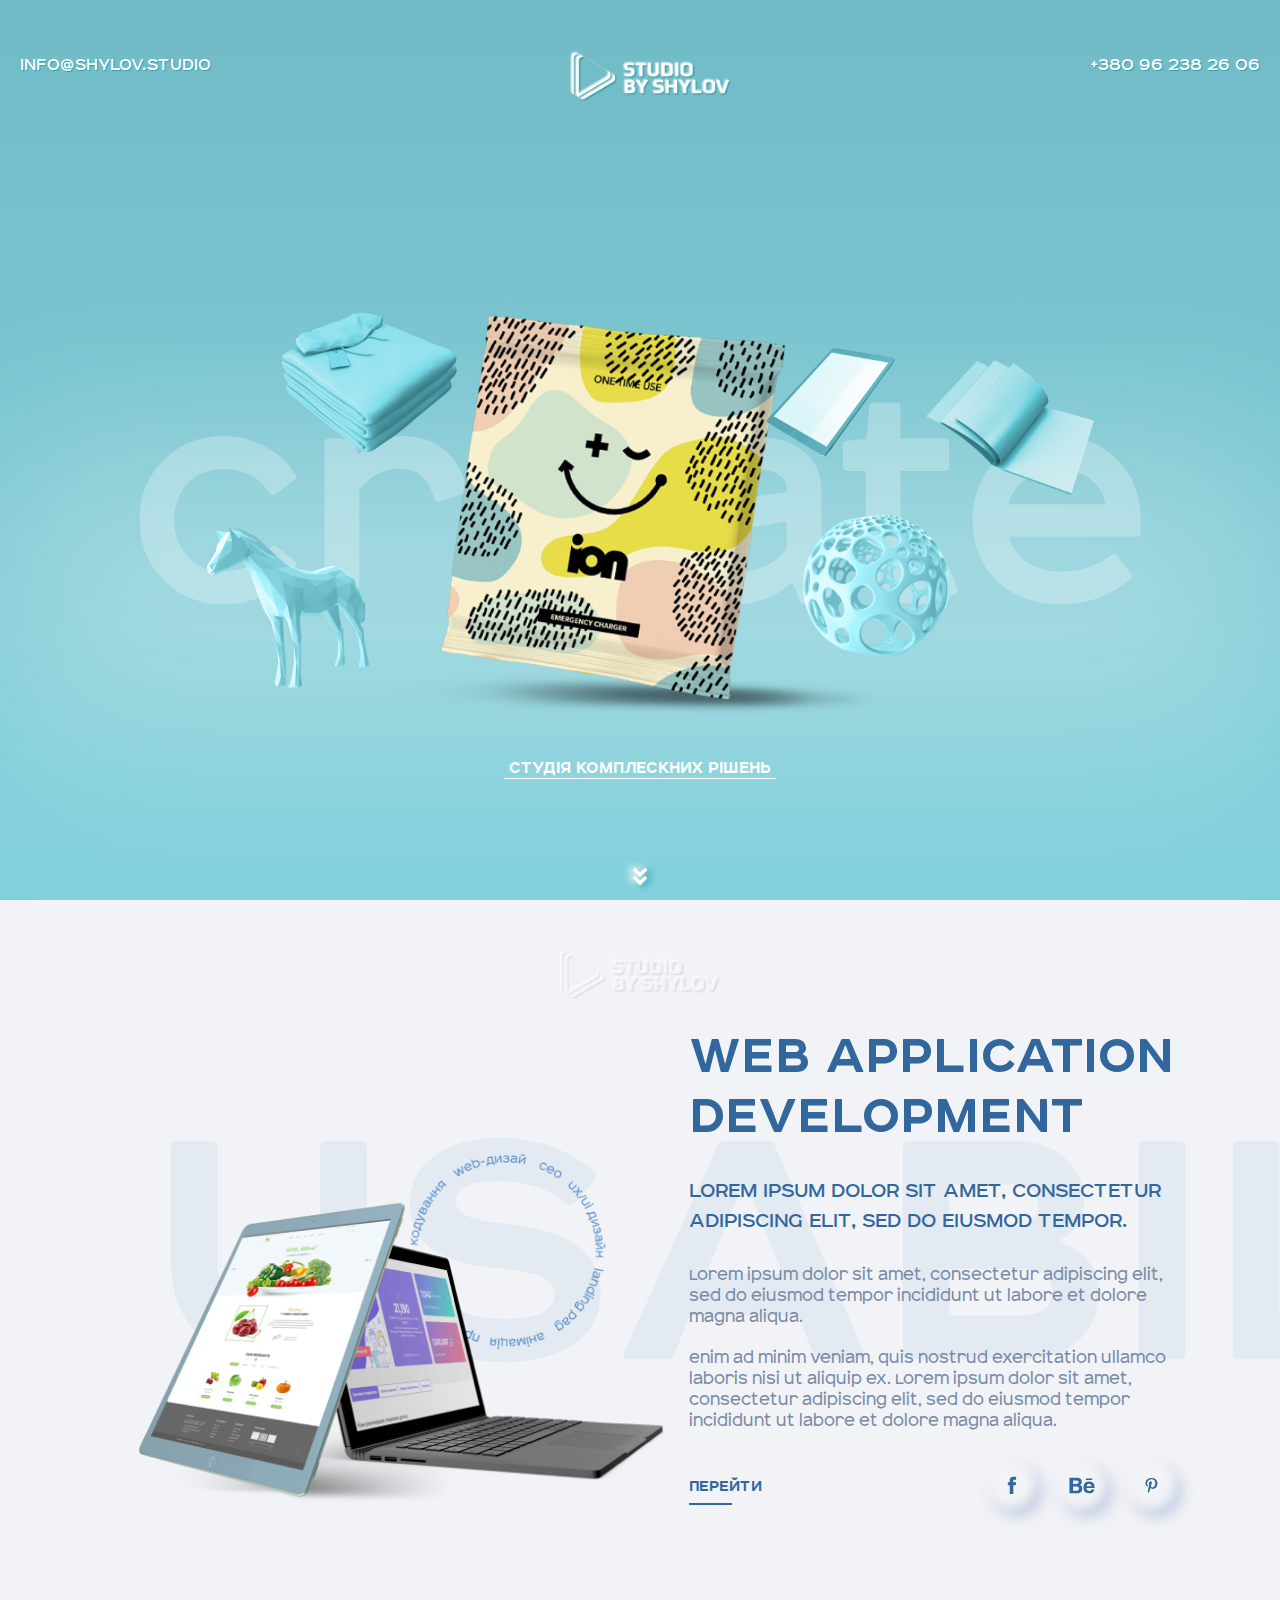
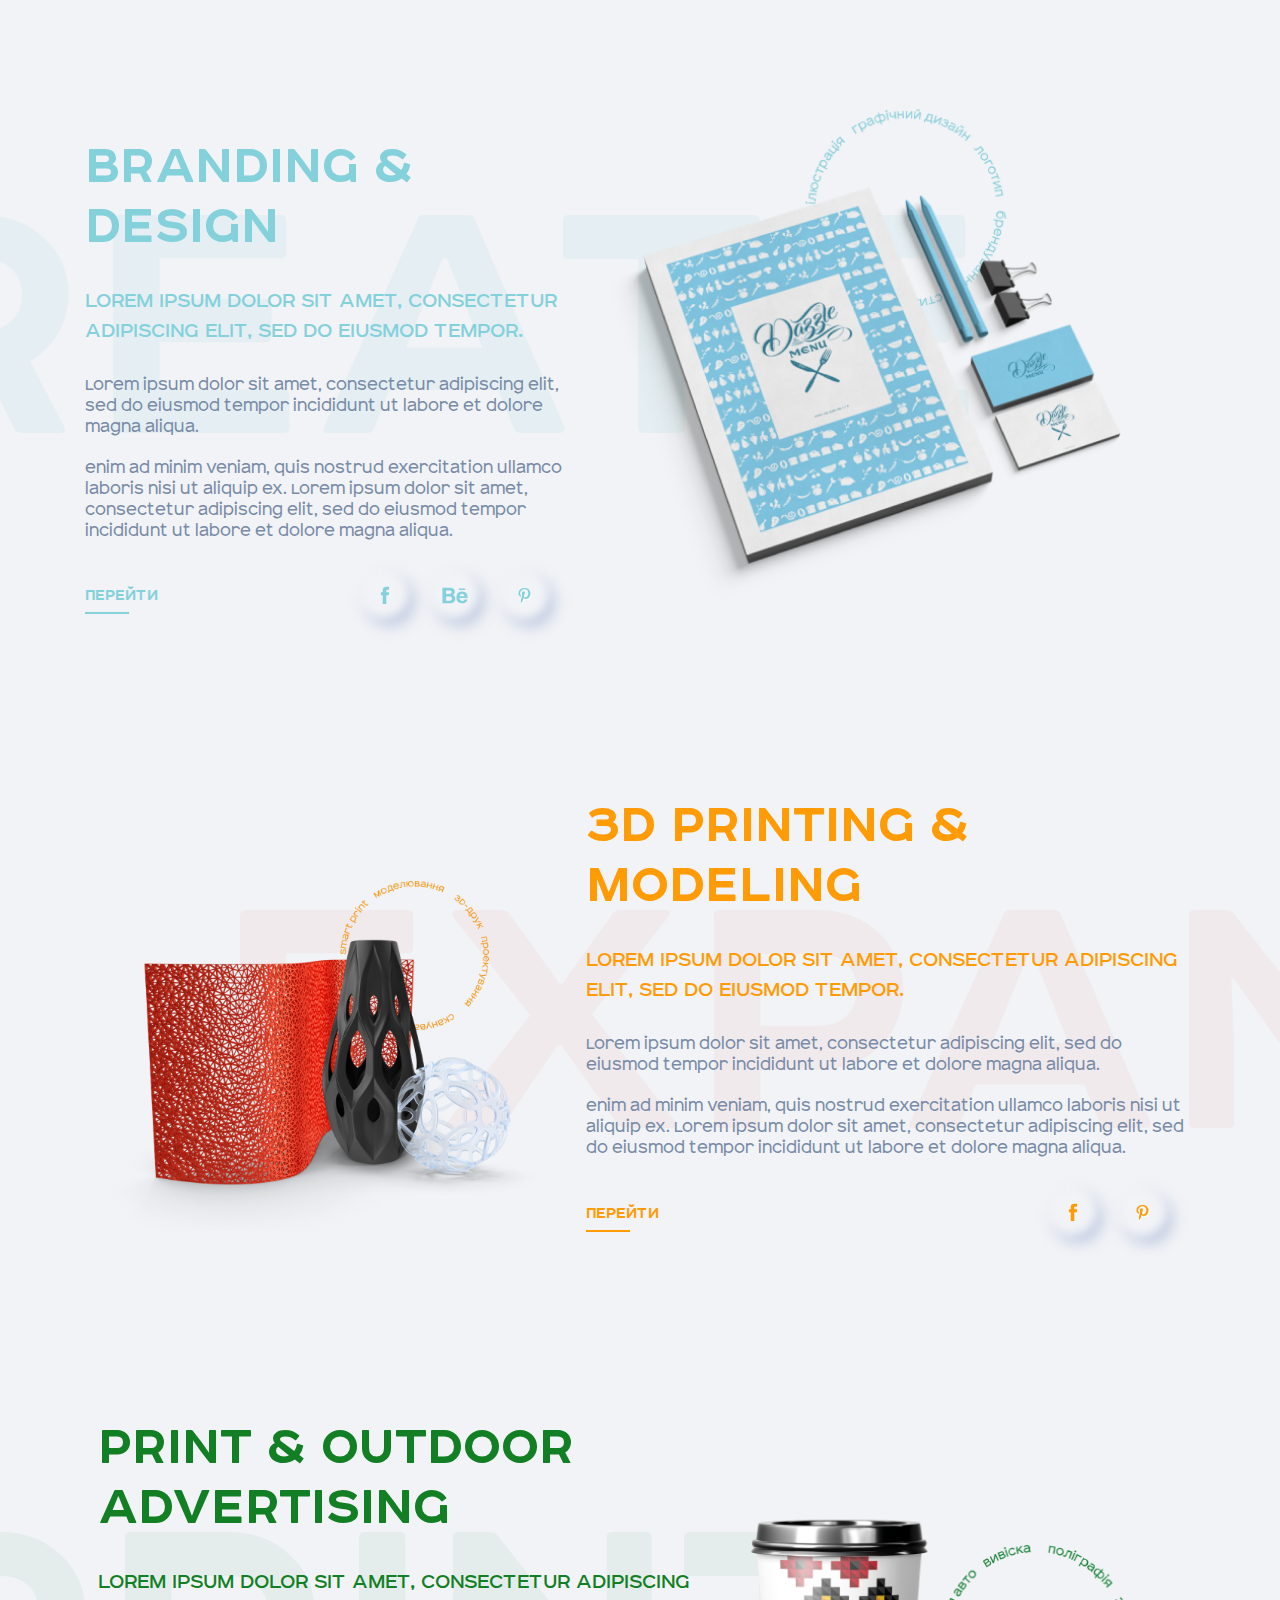
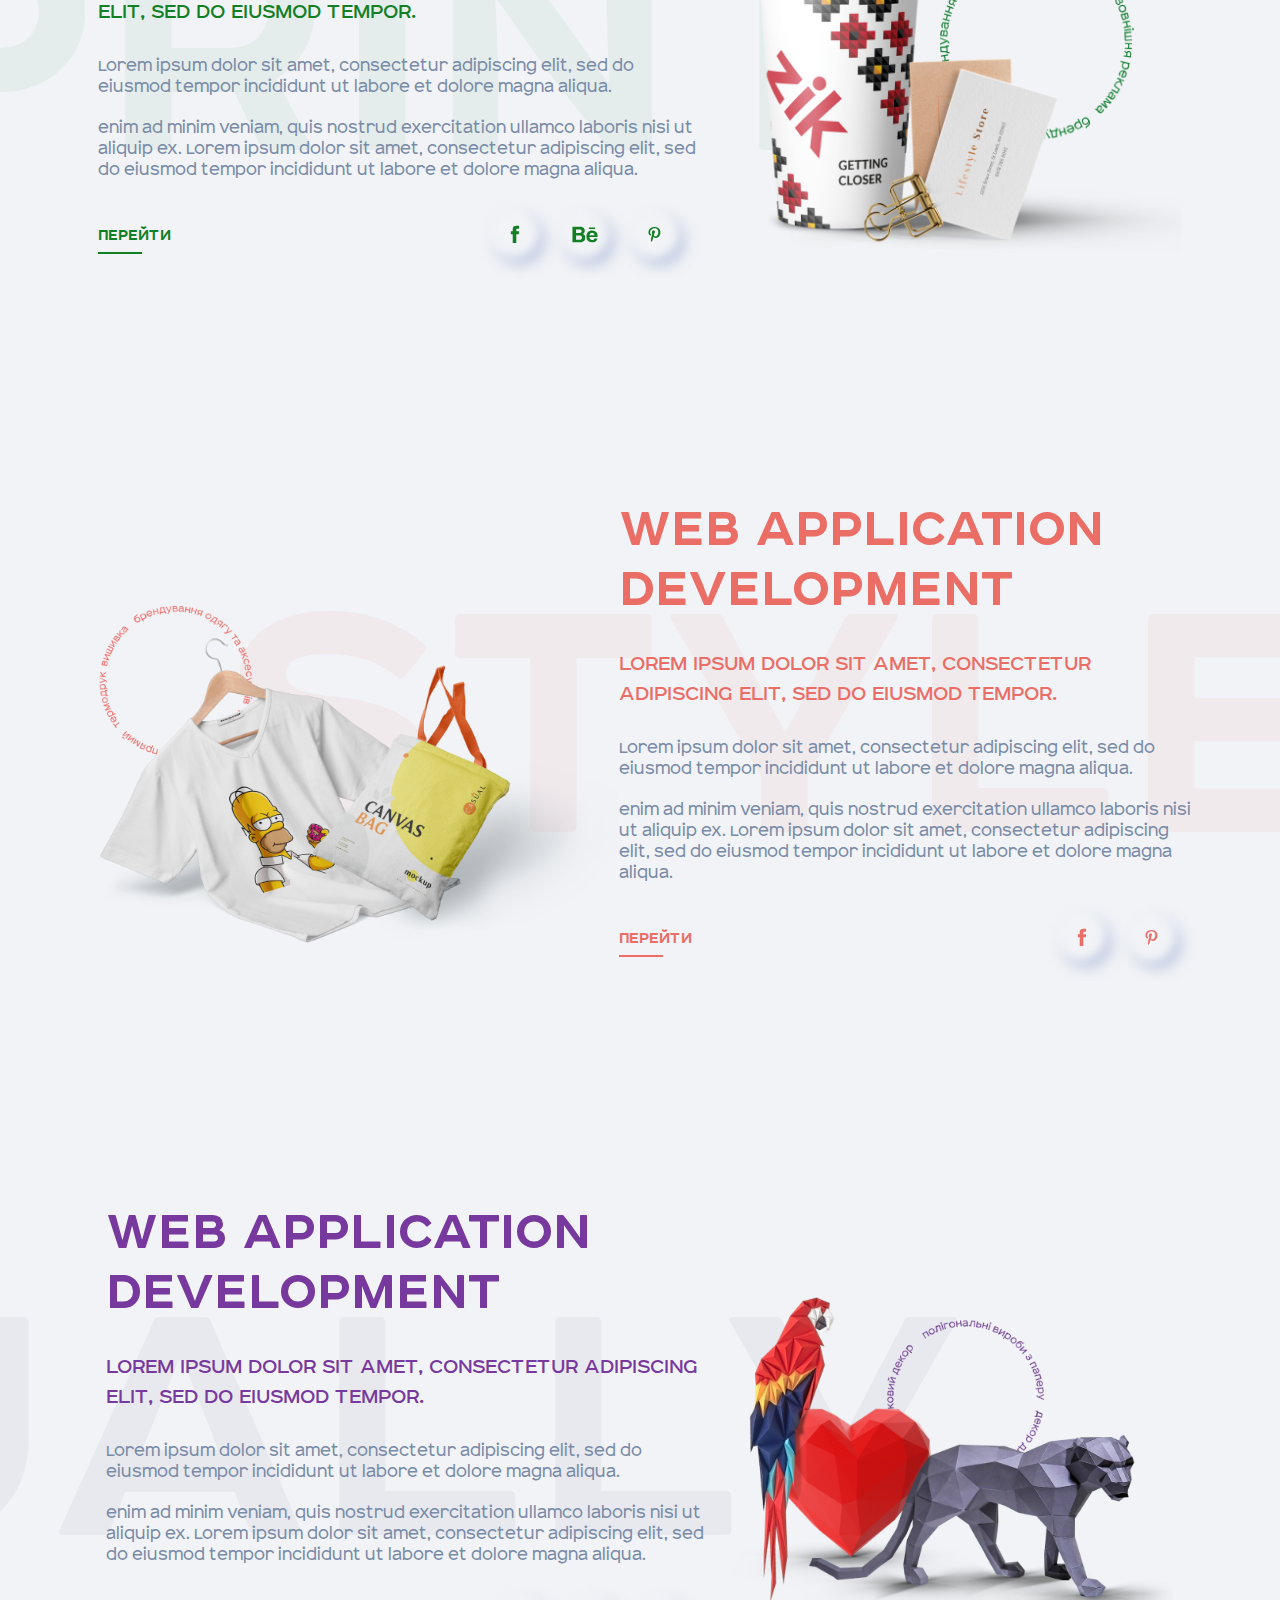
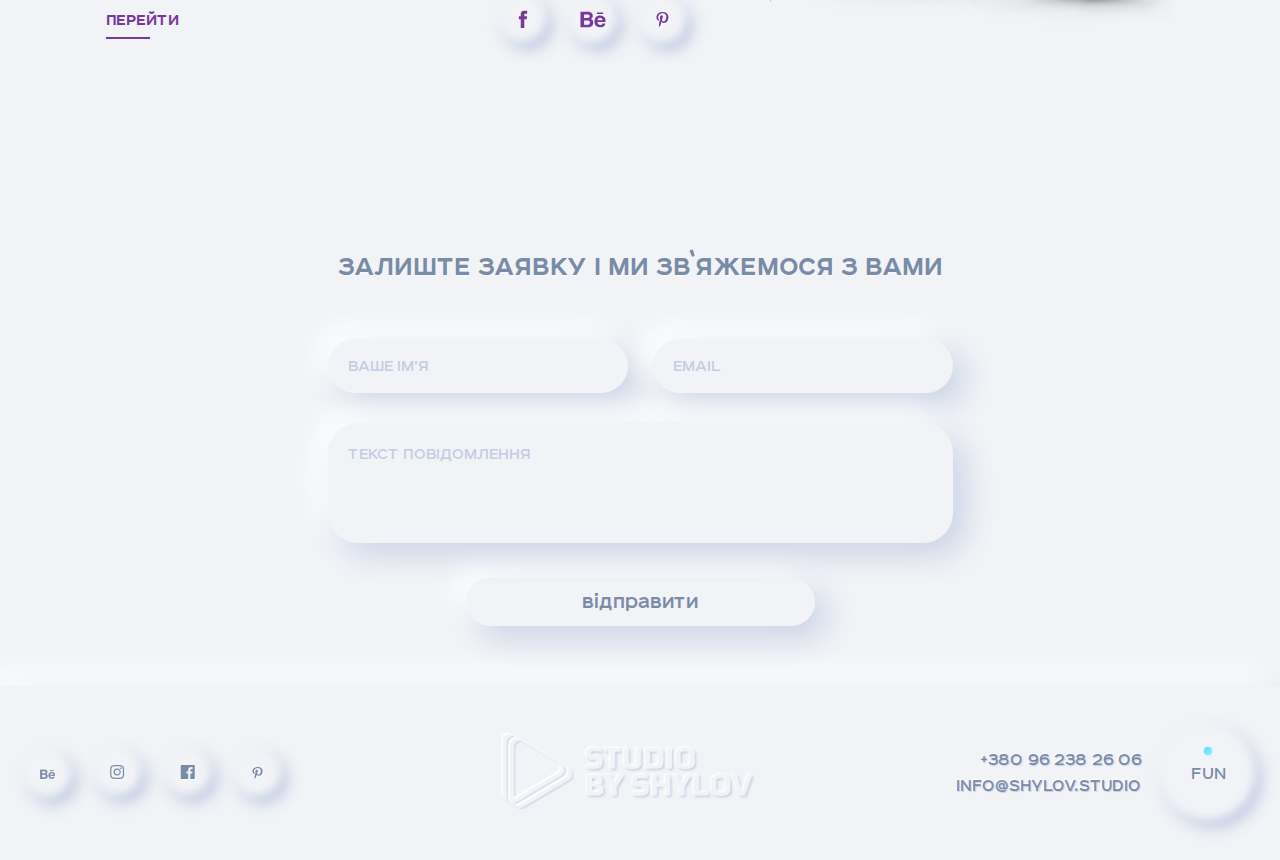
==== commit 1014e451: "fix" ====
--- a/index.html
+++ b/index.html
@@ -416,7 +416,7 @@
                     </li>
                     <li>
                         <a href="#">
-                            <img src="image/vector1.png" alt="">
+                            <img src="image/V1.png" alt="">
                         </a>
                     </li>
                 </ul>
--- a/style/media.css
+++ b/style/media.css
@@ -153,6 +153,18 @@
     }
 }
 @media only screen and (max-width : 992px) {
+    .produc.produc-web {
+        margin-bottom: 50px;
+    }
+    .produc.produc-3d {
+        margin-bottom: 50px;
+    }
+    .produc.produc-print {
+        margin-bottom: 50px;
+    }
+    .produc.produc-mat {
+        margin-bottom: 50px;
+    }
     .header-top{
         justify-content: center;
     }
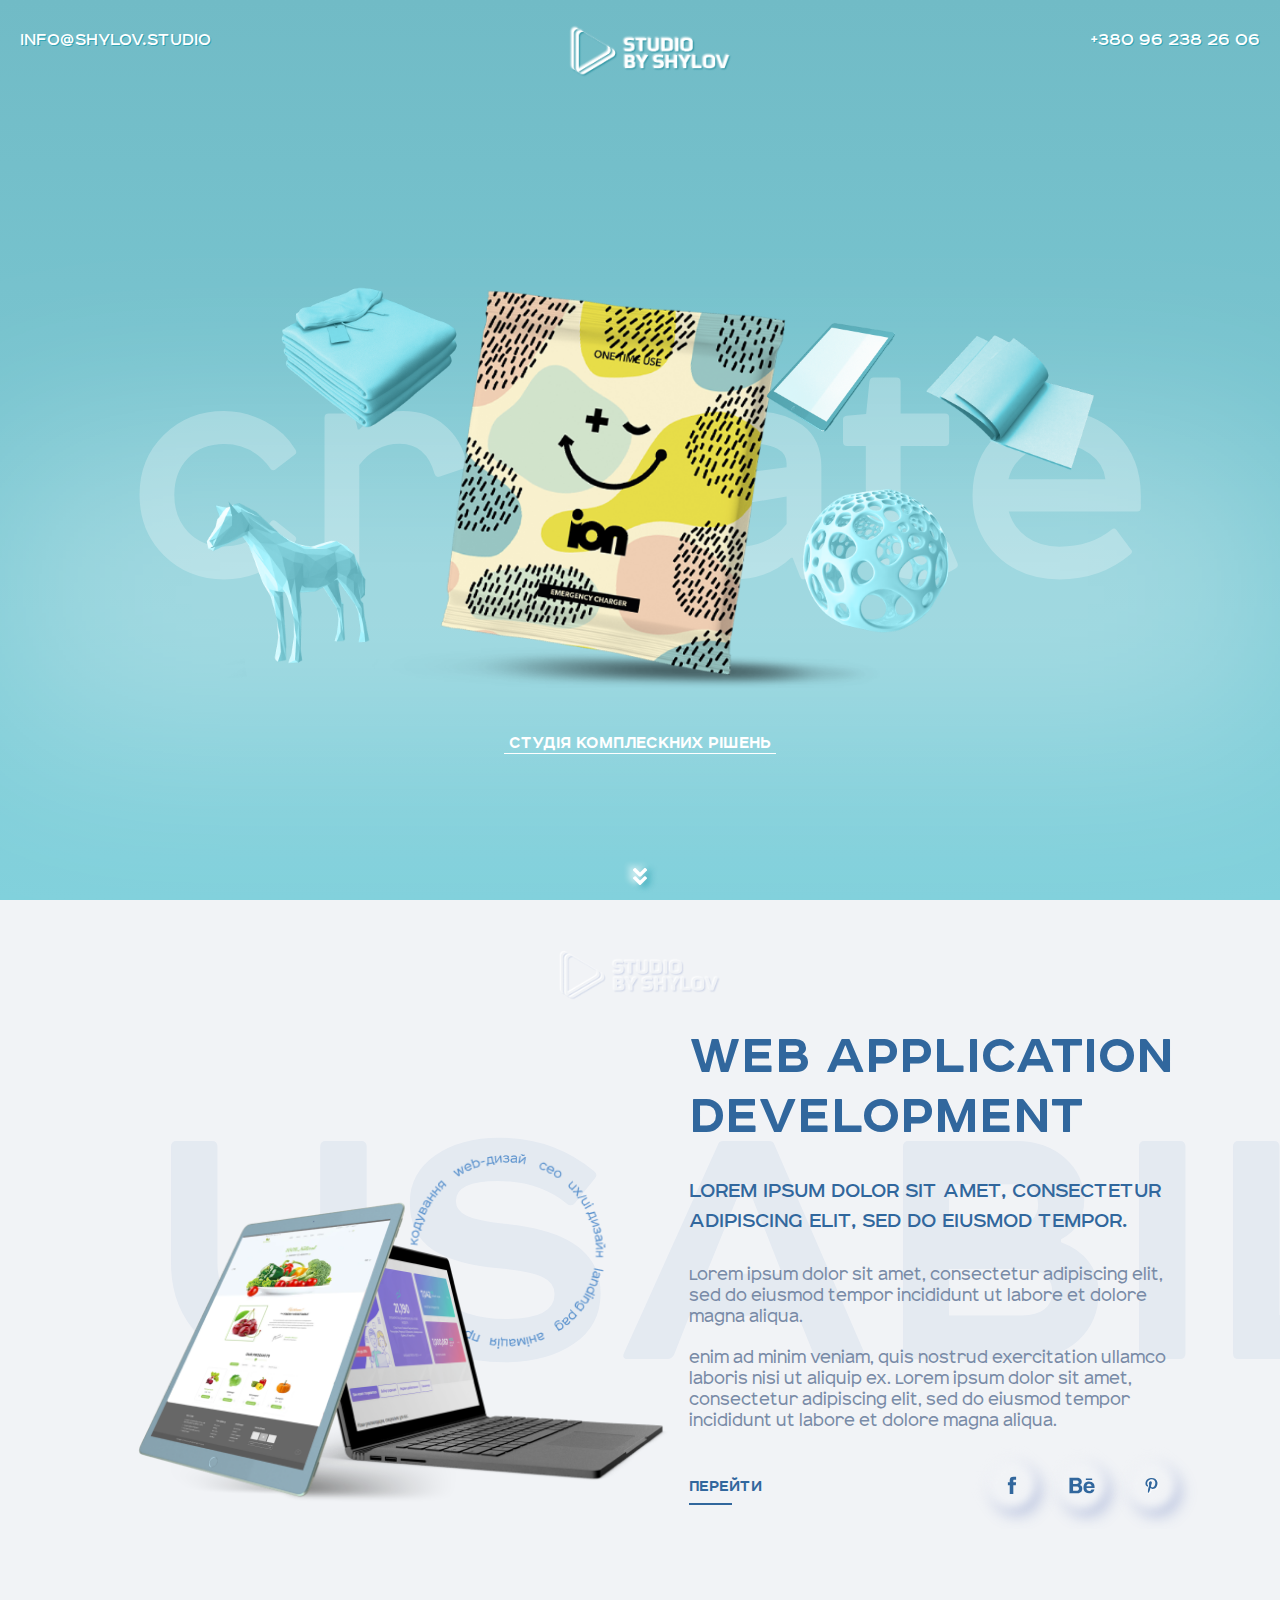
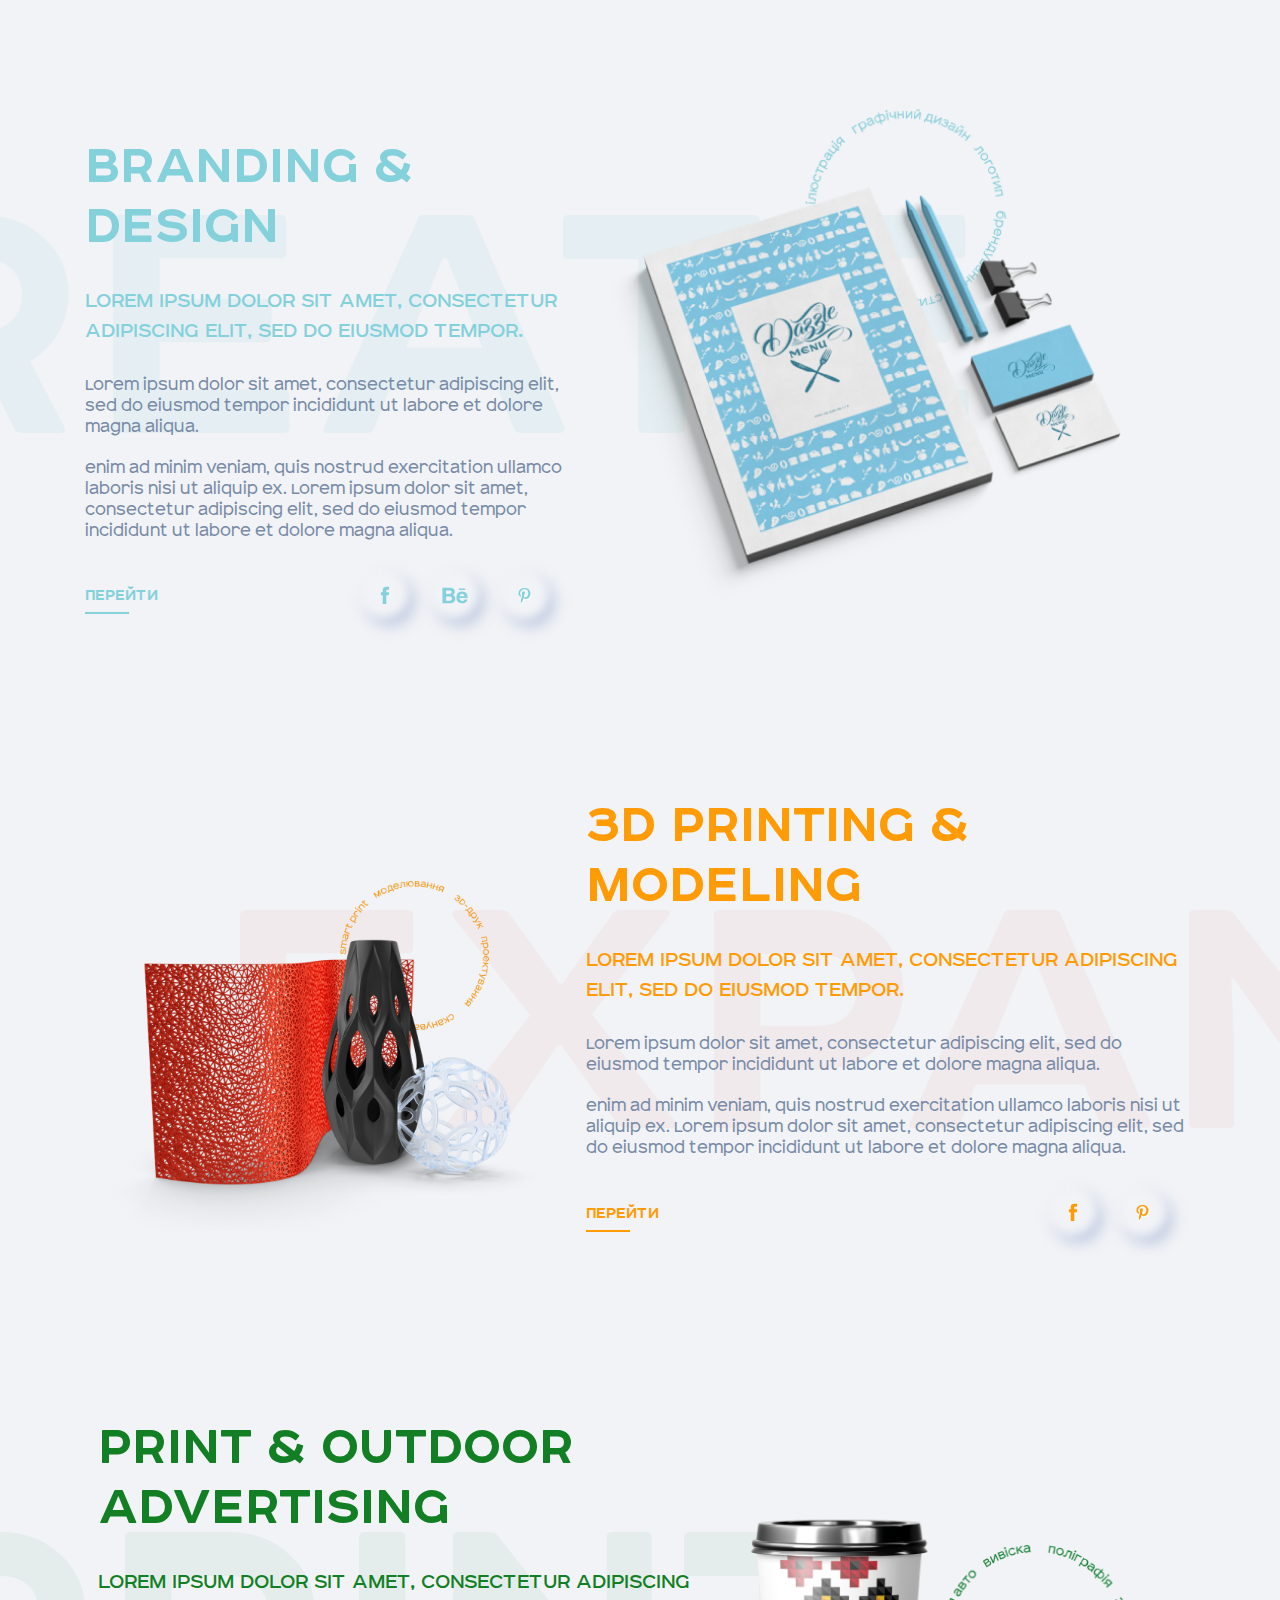
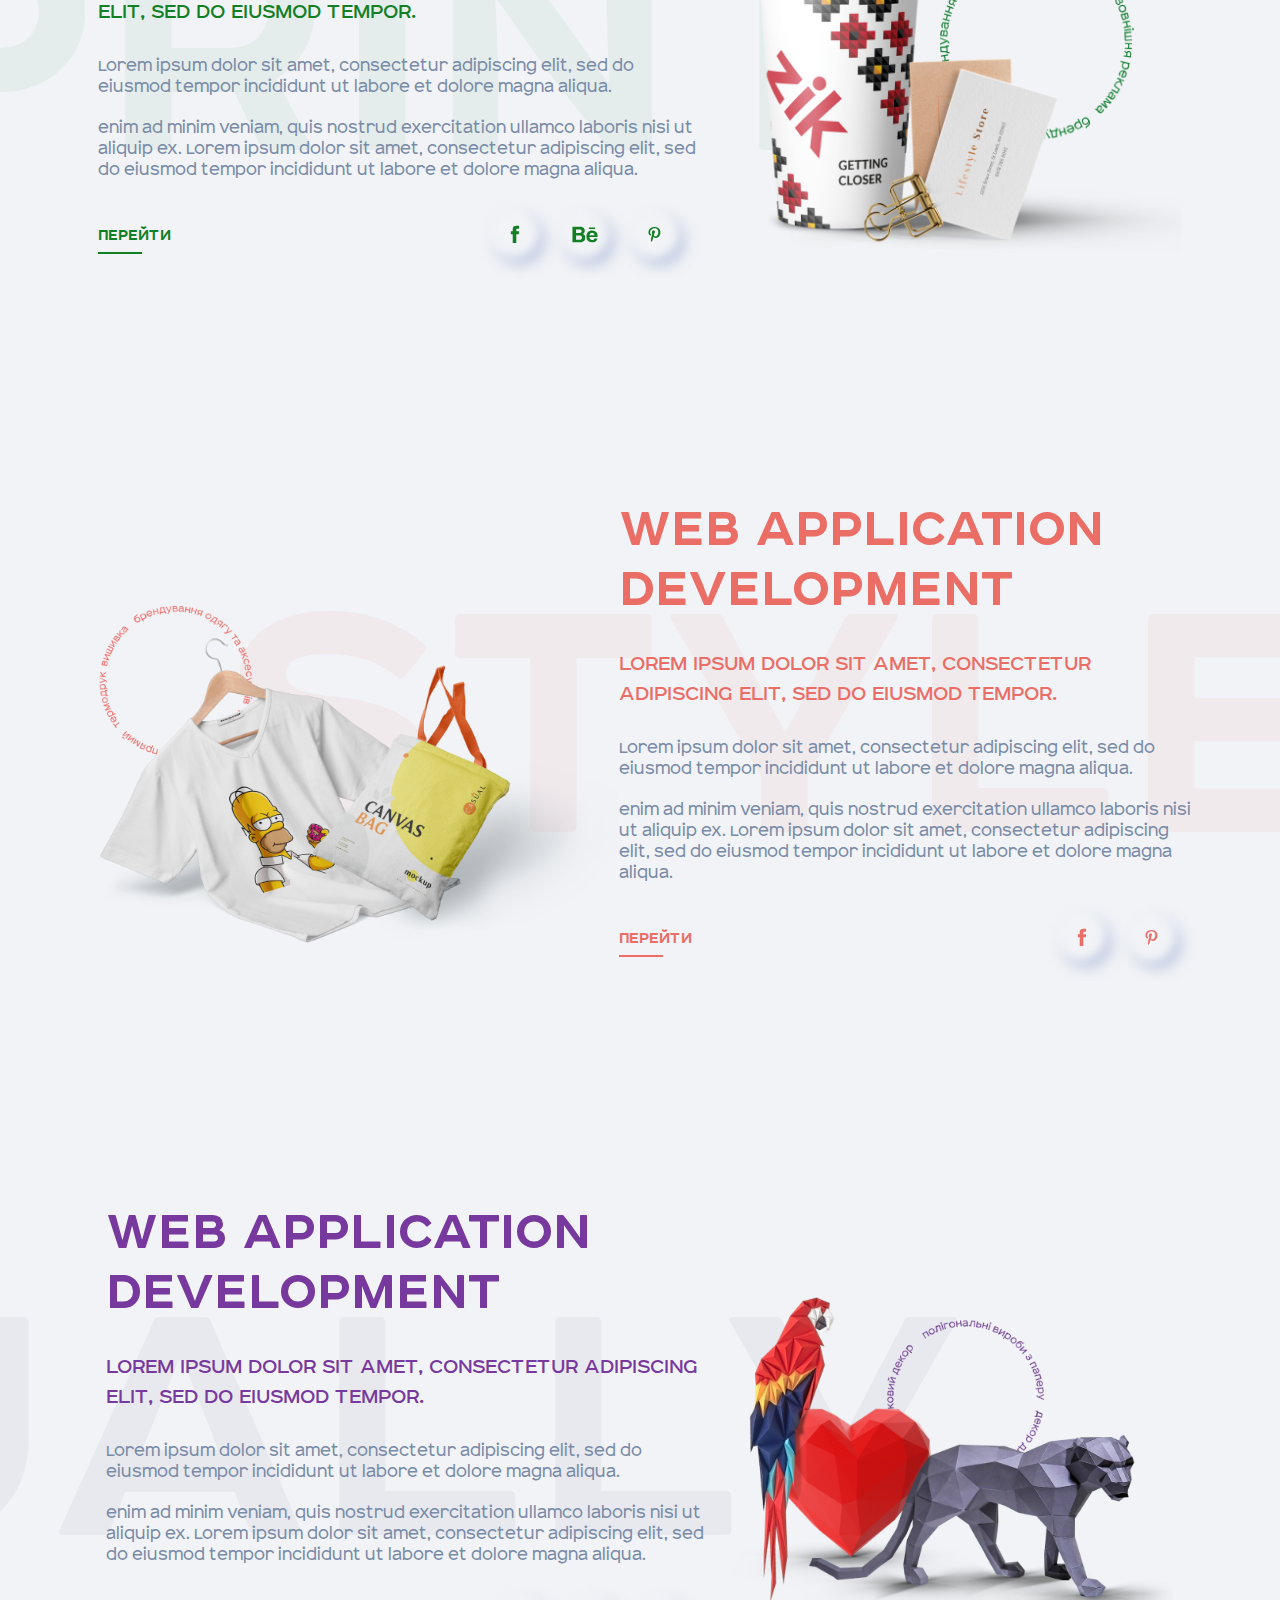
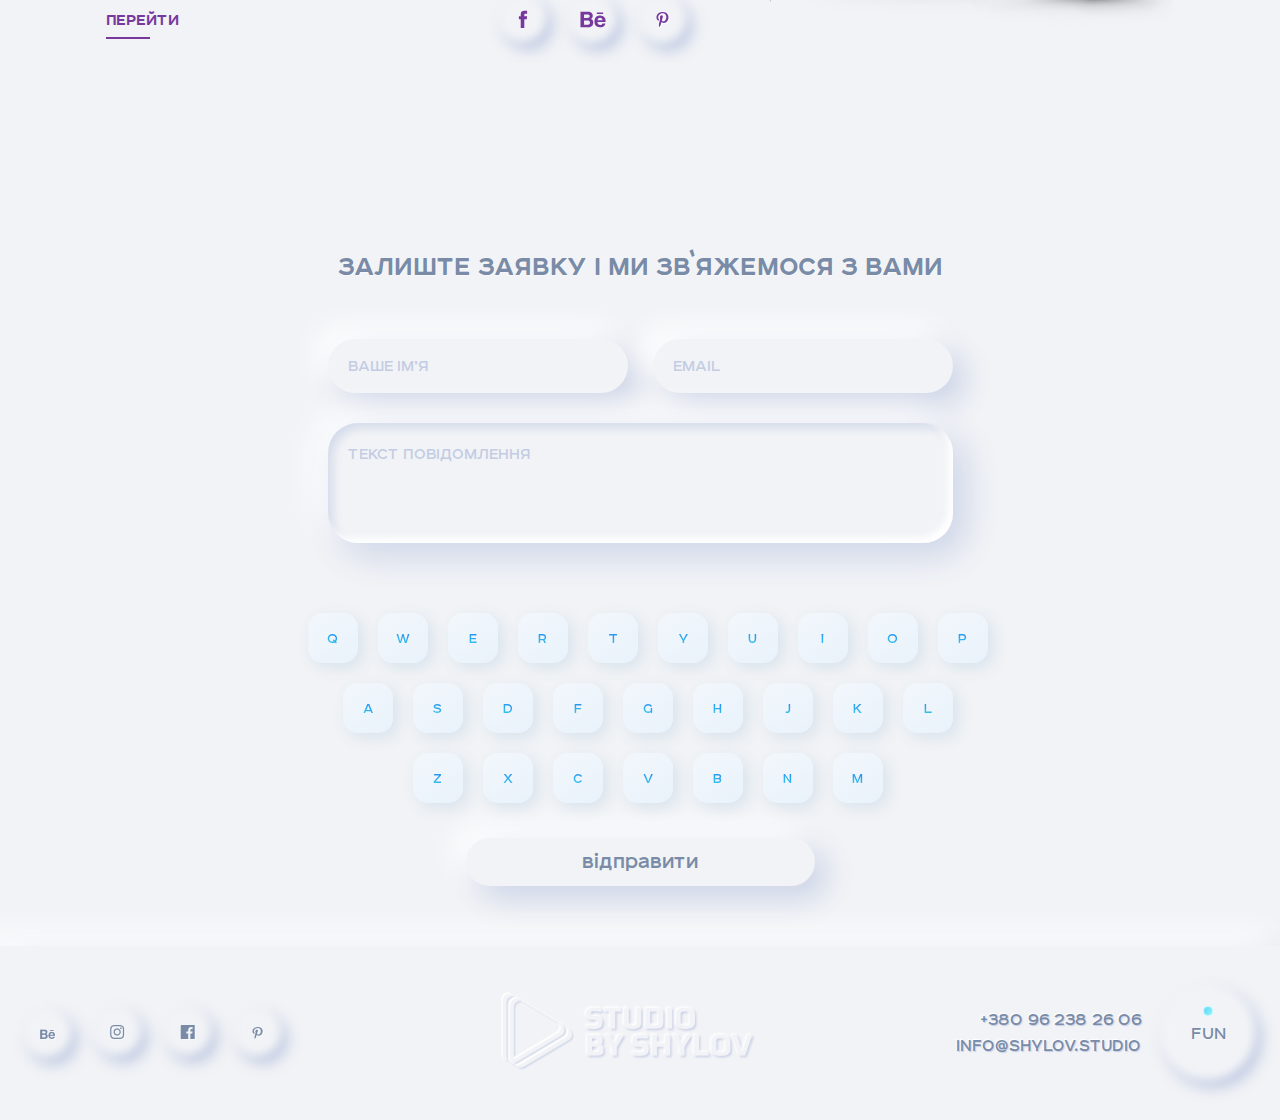
==== commit d7049501: "word key" ====
--- a/index.html
+++ b/index.html
@@ -388,7 +388,55 @@
                 <input type="email" placeholder="email">
             </div>
             <div class="user-text">
-                 <textarea name="text" placeholder="текст повідомлення"></textarea>
+                  
+                  
+                  
+                 <textarea name="text textbox" autofocus name="textbox" placeholder="текст повідомлення"></textarea>
+                 <div class="keyboard">
+                    <div class="keyboard__row">
+                      <div class="keyboard__keys">
+                        <span class="key"><p class="key__letter">Q</p></span>
+                        <span class="key"><p class="key__letter">W</p></span>
+                        <span class="key"><p class="key__letter">E</p></span>
+                        <span class="key"><p class="key__letter">R</p></span>
+                        <span class="key"><p class="key__letter">T</p></span>
+                        <span class="key"><p class="key__letter">Y</p></span>
+                        <span class="key"><p class="key__letter">U</p></span>
+                        <span class="key"><p class="key__letter">I</p></span>
+                        <span class="key"><p class="key__letter">O</p></span>
+                        <span class="key"><p class="key__letter">P</p></span>
+                      </div>
+                    </div>
+                    <div class="keyboard__row">
+                      <div class="keyboard__keys">
+                        <span class="key"><p class="key__letter">A</p></span>
+                        <span class="key"><p class="key__letter">S</p></span>
+                        <span class="key"><p class="key__letter">D</p></span>
+                        <span class="key"><p class="key__letter">F</p></span>
+                        <span class="key"><p class="key__letter">G</p></span>
+                        <span class="key"><p class="key__letter">H</p></span>
+                        <span class="key"><p class="key__letter">J</p></span>
+                        <span class="key"><p class="key__letter">K</p></span>
+                        <span class="key"><p class="key__letter">L</p></span>
+                      </div>
+                    </div>
+                    <div class="keyboard__row">
+                      <div class="keyboard__keys">
+                         <span class="key"><p class="key__letter">Z</p></span>
+                        <span class="key"><p class="key__letter">X</p></span>
+                        <span class="key"><p class="key__letter">C</p></span>
+                        <span class="key"><p class="key__letter">V</p></span>
+                        <span class="key"><p class="key__letter">B</p></span>
+                        <span class="key"><p class="key__letter">N</p></span>
+                        <span class="key"><p class="key__letter">M</p></span>
+                      </div>
+                    </div>
+                  <!-- <div class="keyboard__row">
+                    <div class="keyboard__keys">
+                      <span class="key key__space"><p class="key__letter">Space</p></span>
+                    </div>
+                  </div> -->
+                </div>
             </div>
             <button class="user-btn">відправити</button>
         </form>
@@ -416,7 +464,7 @@
                     </li>
                     <li>
                         <a href="#">
-                            <img src="image/V1.png" alt="">
+                            <img src="image/te1.png" alt="">
                         </a>
                     </li>
                 </ul>
@@ -440,8 +488,7 @@
 
 
 
-<!-- Главный экран  -->
-<!-- Конец блока Главный экран  -->
+<script src="js/common.js"></script>
 
 </body>
 </html>--- a/style/style.css
+++ b/style/style.css
@@ -668,4 +668,41 @@
     font-weight: 400;
     color: #C3CCE3;
     font-family: Affect; 
+  }
+
+  .keyboard {
+    padding: 25px;
+    border-radius: 12px;
+    min-width: 640px;
+
+  }
+  .keyboard__keys {
+    display: flex;
+    justify-content: center;
+  }
+  
+  .key {
+    display: flex;
+    justify-content: center;
+    align-items: center;
+    padding: 10px;
+    margin: 10px;
+    min-width: 50px;
+    height: 50px;
+    border-radius: 15px;
+    background: linear-gradient(145deg, #F2F7FB, #E9F2FB);
+    box-shadow: 5px 5px 15px #D9E3EC;
+  }
+  .key__letter {
+    background: -webkit-linear-gradient(245deg, #1E71F5, #3CDEE7);
+    -webkit-background-clip: text;
+    -webkit-text-fill-color: transparent;
+  }
+  .key__down {
+    color: linear-gradient(45deg, #1E71F5, #3CDEE7);
+    background: linear-gradient(145deg, #E9F2FB, #F2F7FB);
+    box-shadow: inset 5px 5px 5px #D9E3EC;
+  }
+  .key__space {
+    width: 60%;
   }--- a/style/media.css
+++ b/style/media.css
@@ -13,6 +13,9 @@
     }
 }
 @media only screen and (max-width : 1440px) {
+    .header-top{
+        padding: 25px 20px 0 20px;
+    }
     .produc-web:before{
         right: -55%;
     }
@@ -153,6 +156,9 @@
     }
 }
 @media only screen and (max-width : 992px) {
+    .keyboard{
+        display: none;
+    }
     .produc.produc-web {
         margin-bottom: 50px;
     }
@@ -397,6 +403,9 @@
     }
 }
 @media only screen and (max-width : 600px) {
+    .produc-desing .product-img img{
+        height: 250px !important;
+    }
     .product-img img{
         height: 150px;
     }
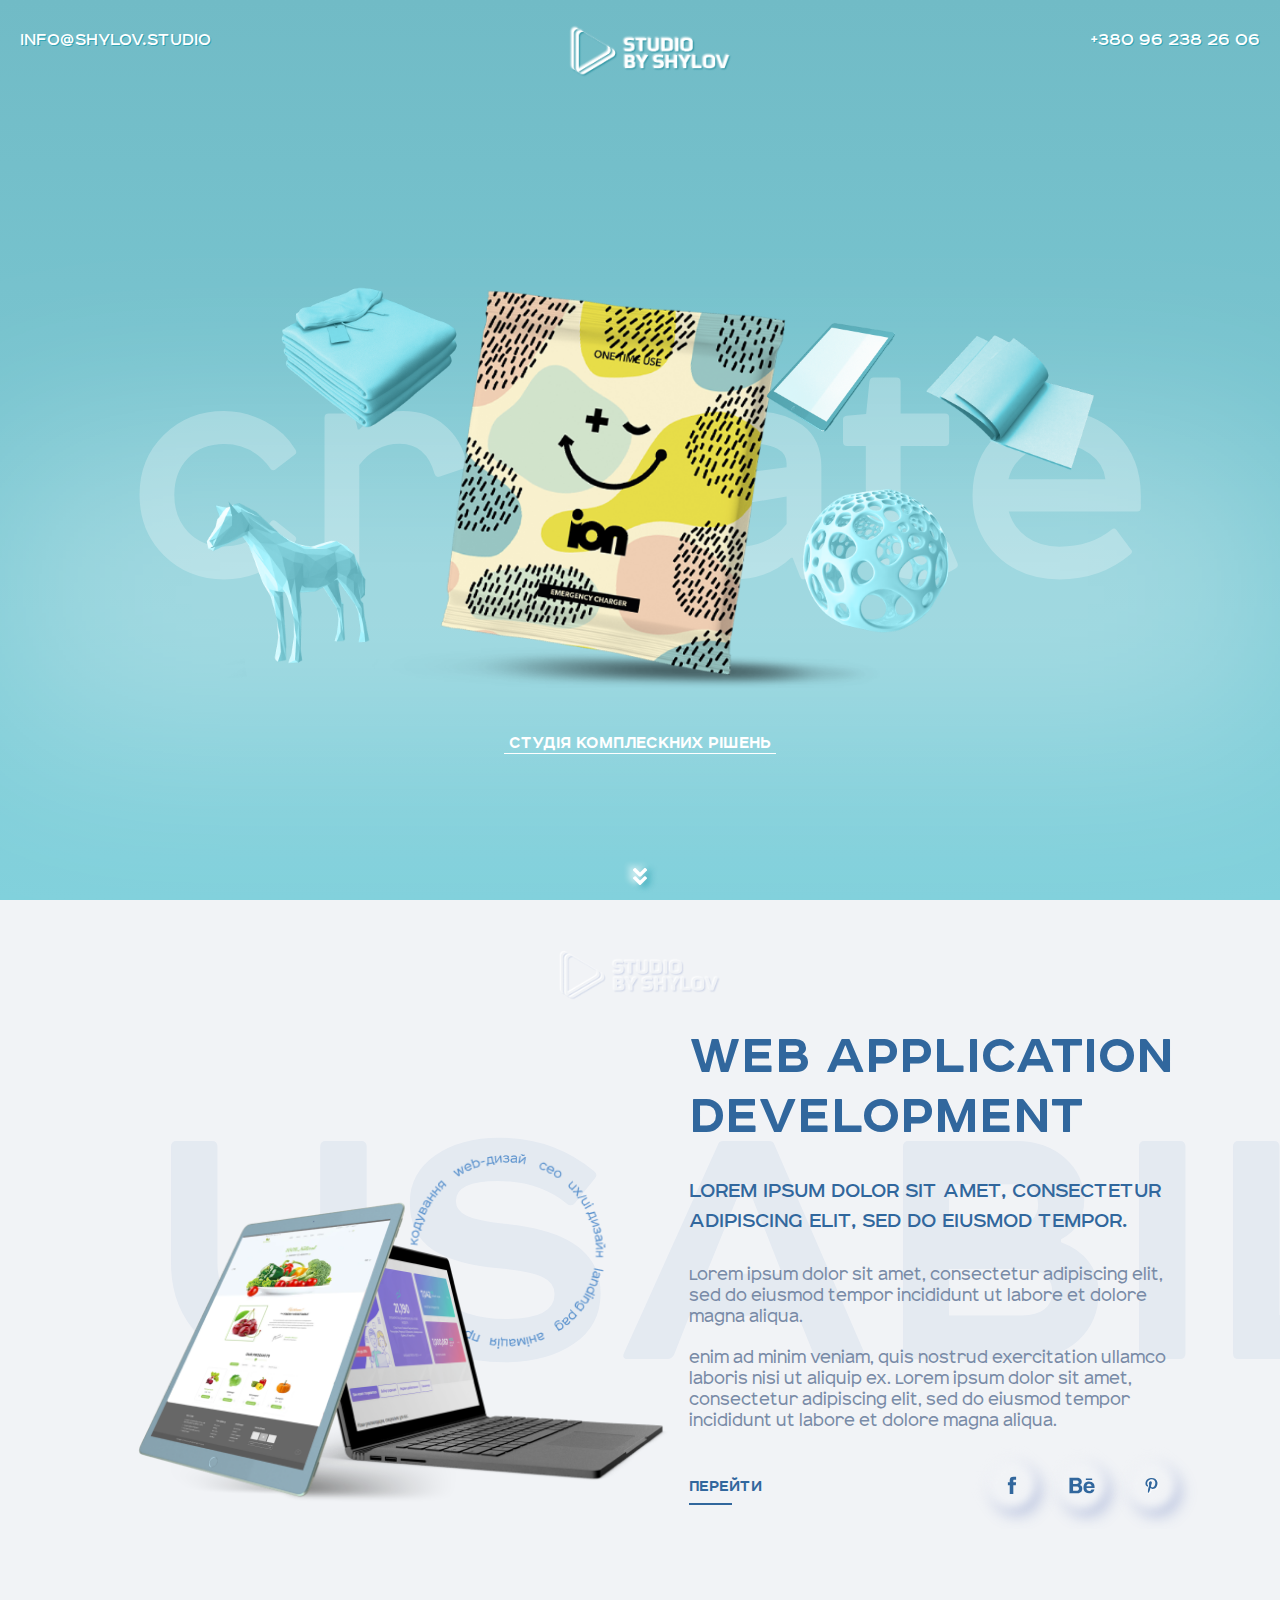
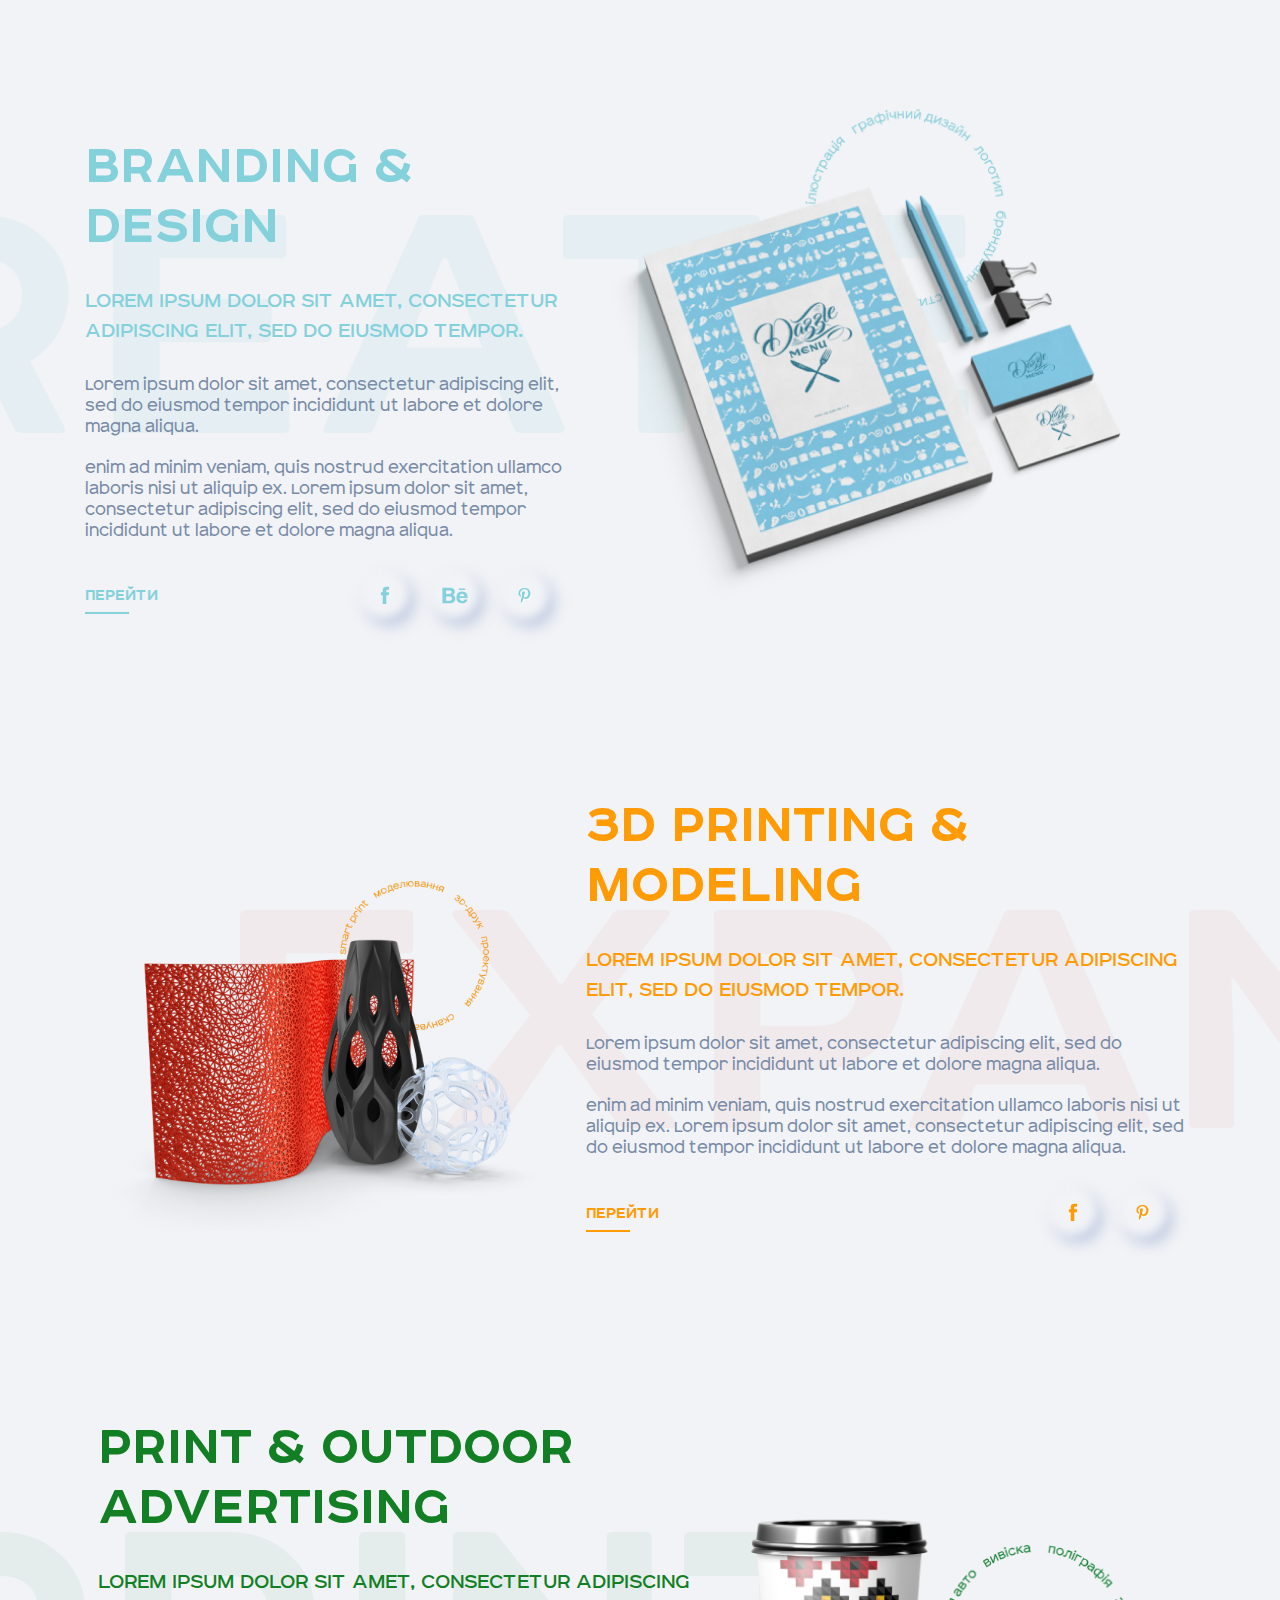
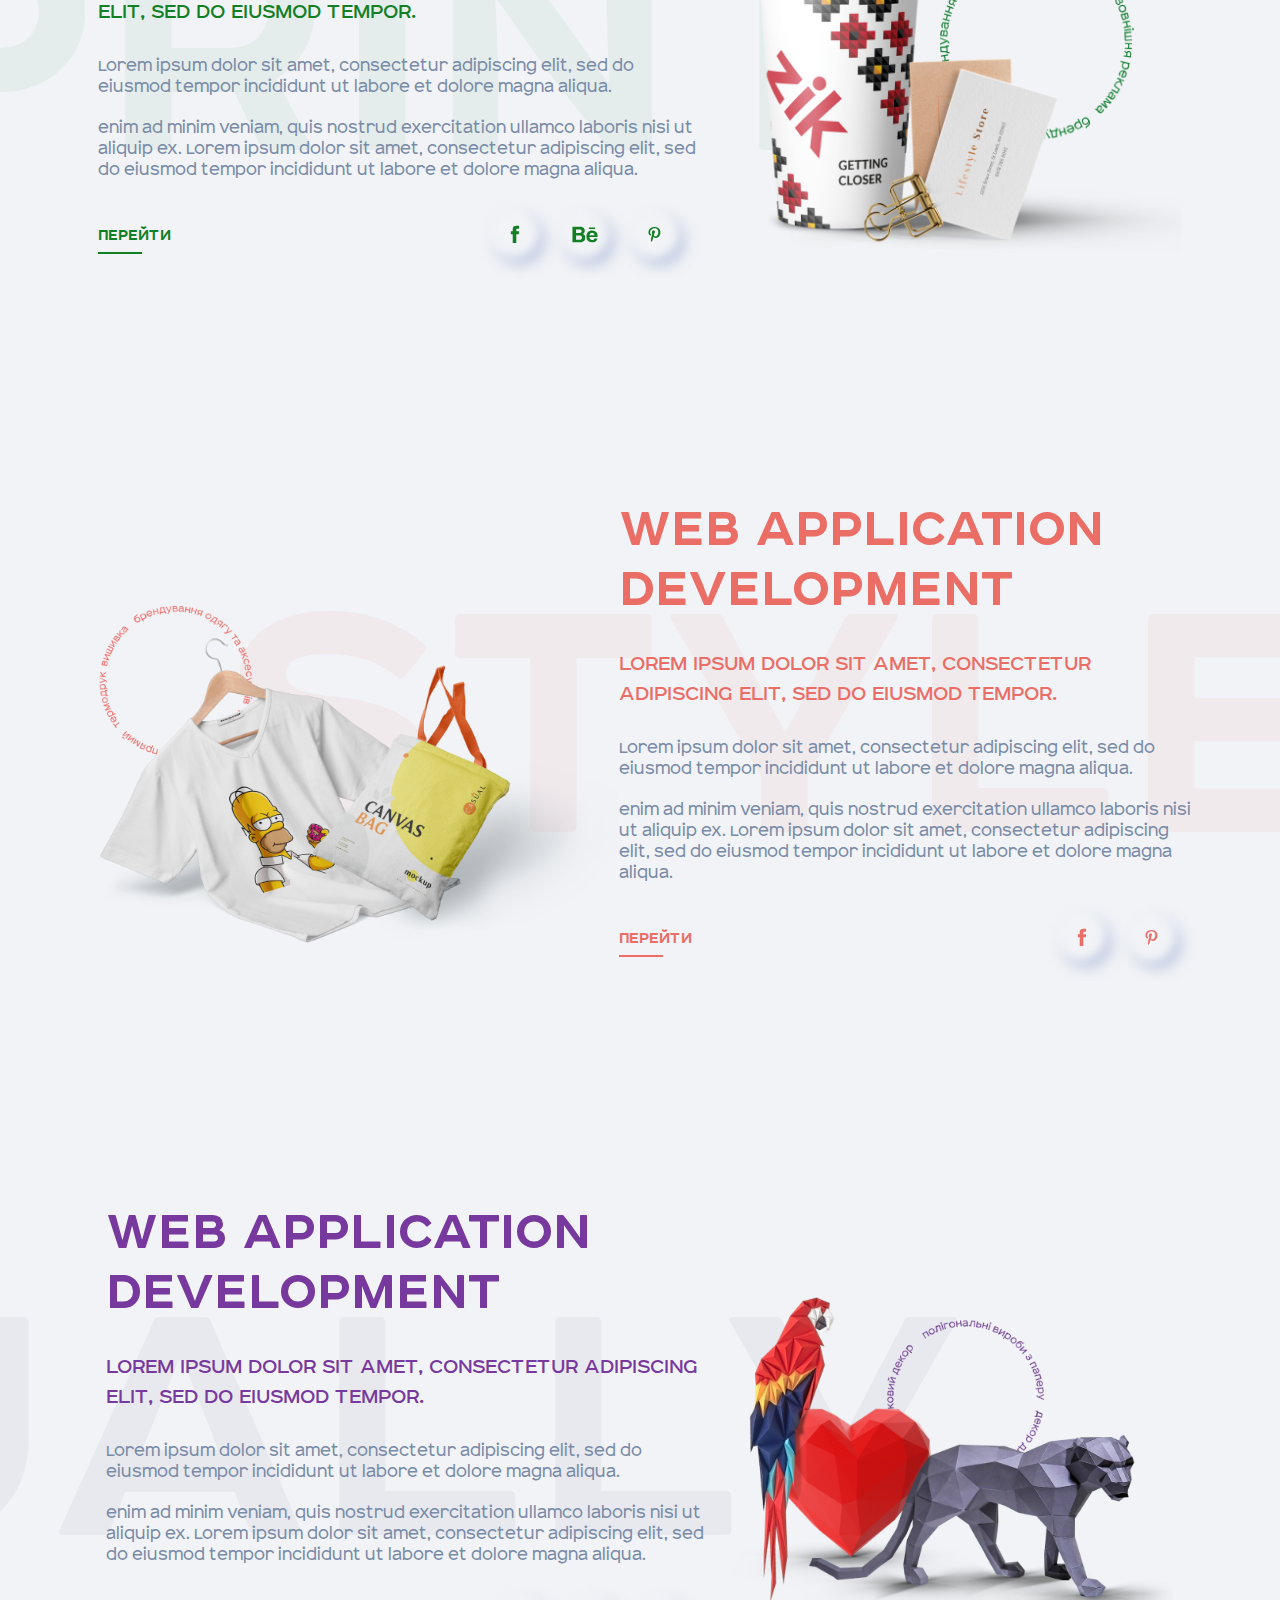
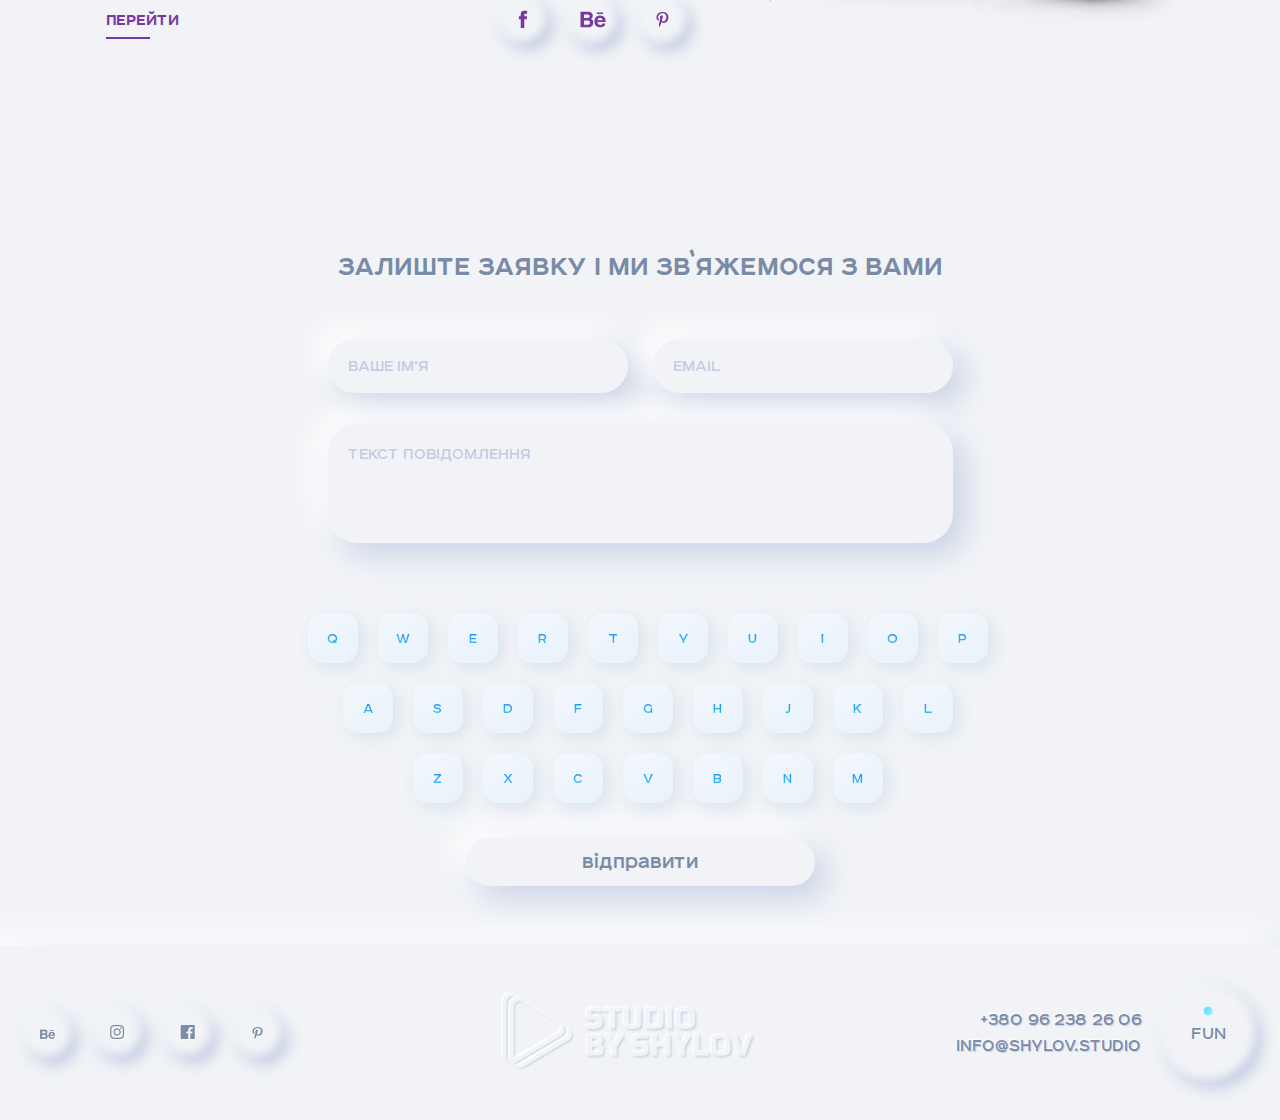
==== commit abf1762f: "fix autofocus" ====
--- a/index.html
+++ b/index.html
@@ -391,7 +391,7 @@
                   
                   
                   
-                 <textarea name="text textbox" autofocus name="textbox" placeholder="текст повідомлення"></textarea>
+                 <textarea name="text textbox"  name="textbox" placeholder="текст повідомлення"></textarea>
                  <div class="keyboard">
                     <div class="keyboard__row">
                       <div class="keyboard__keys">
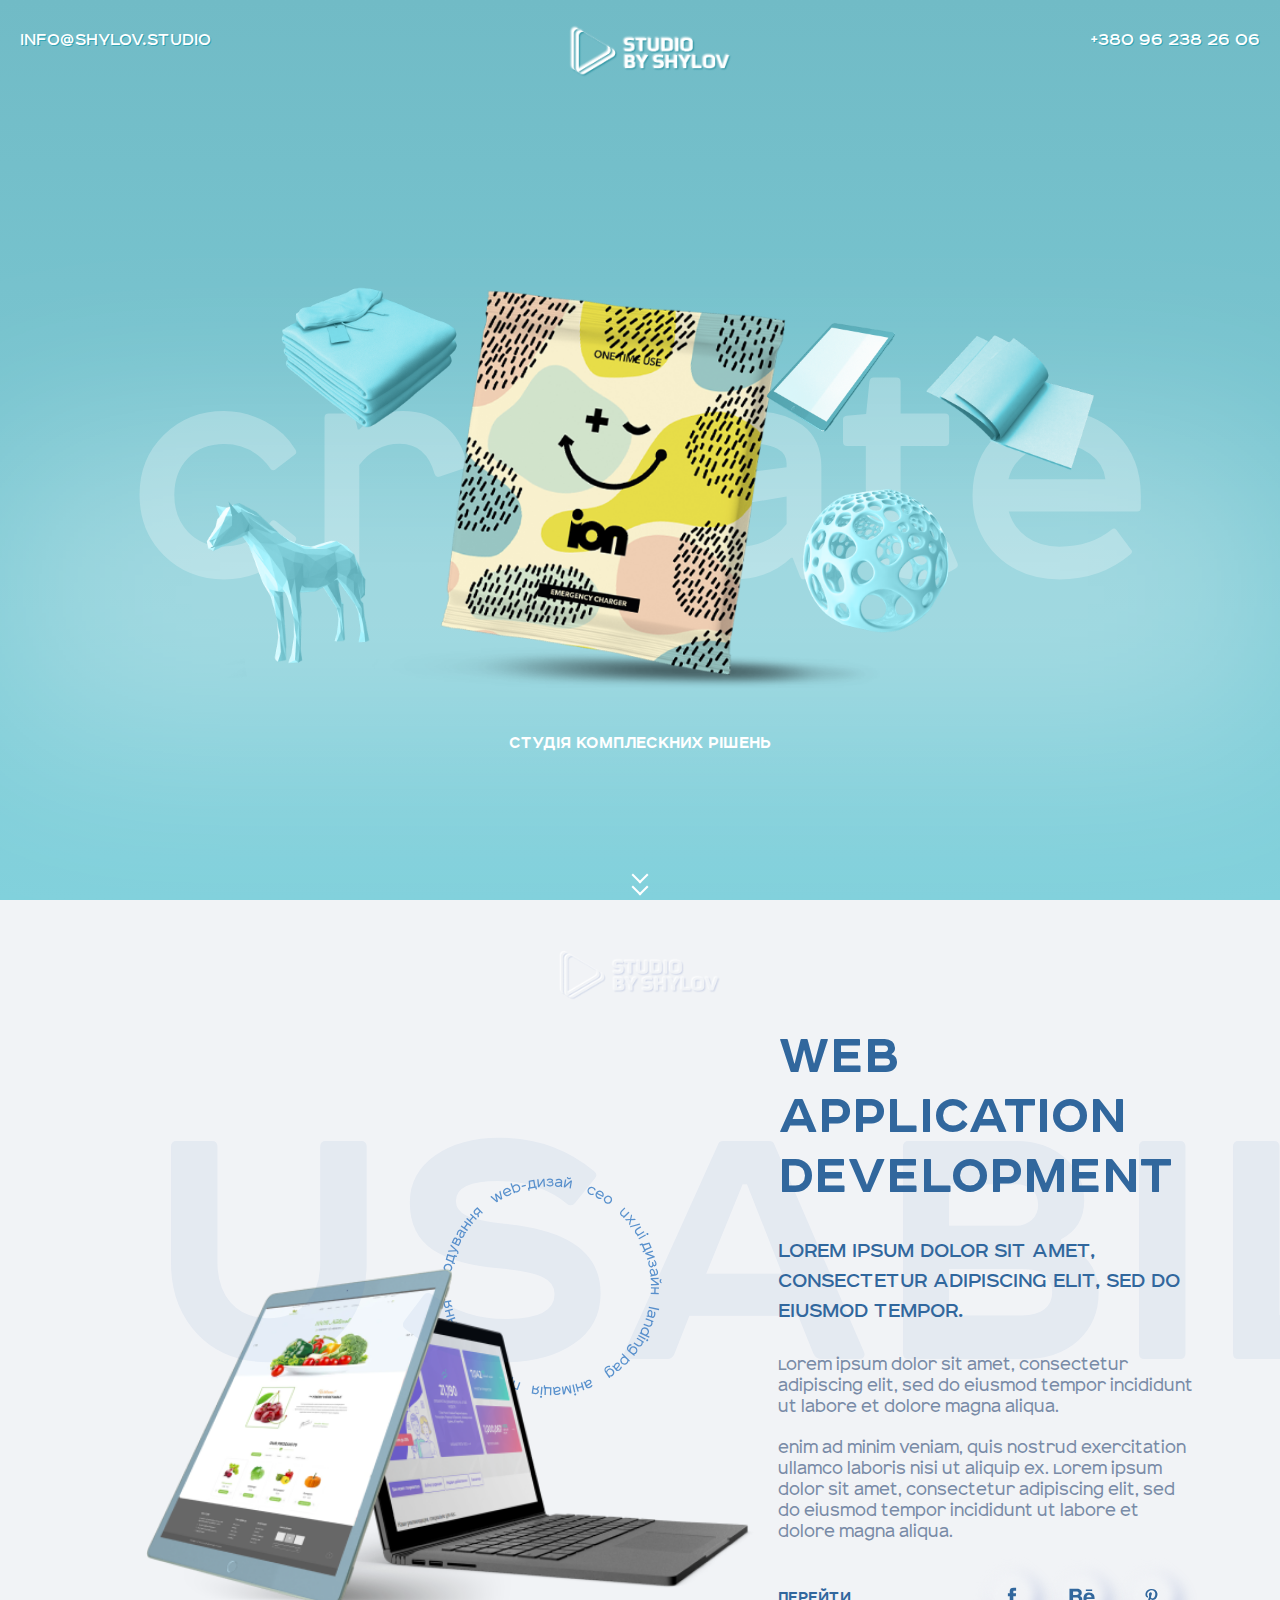
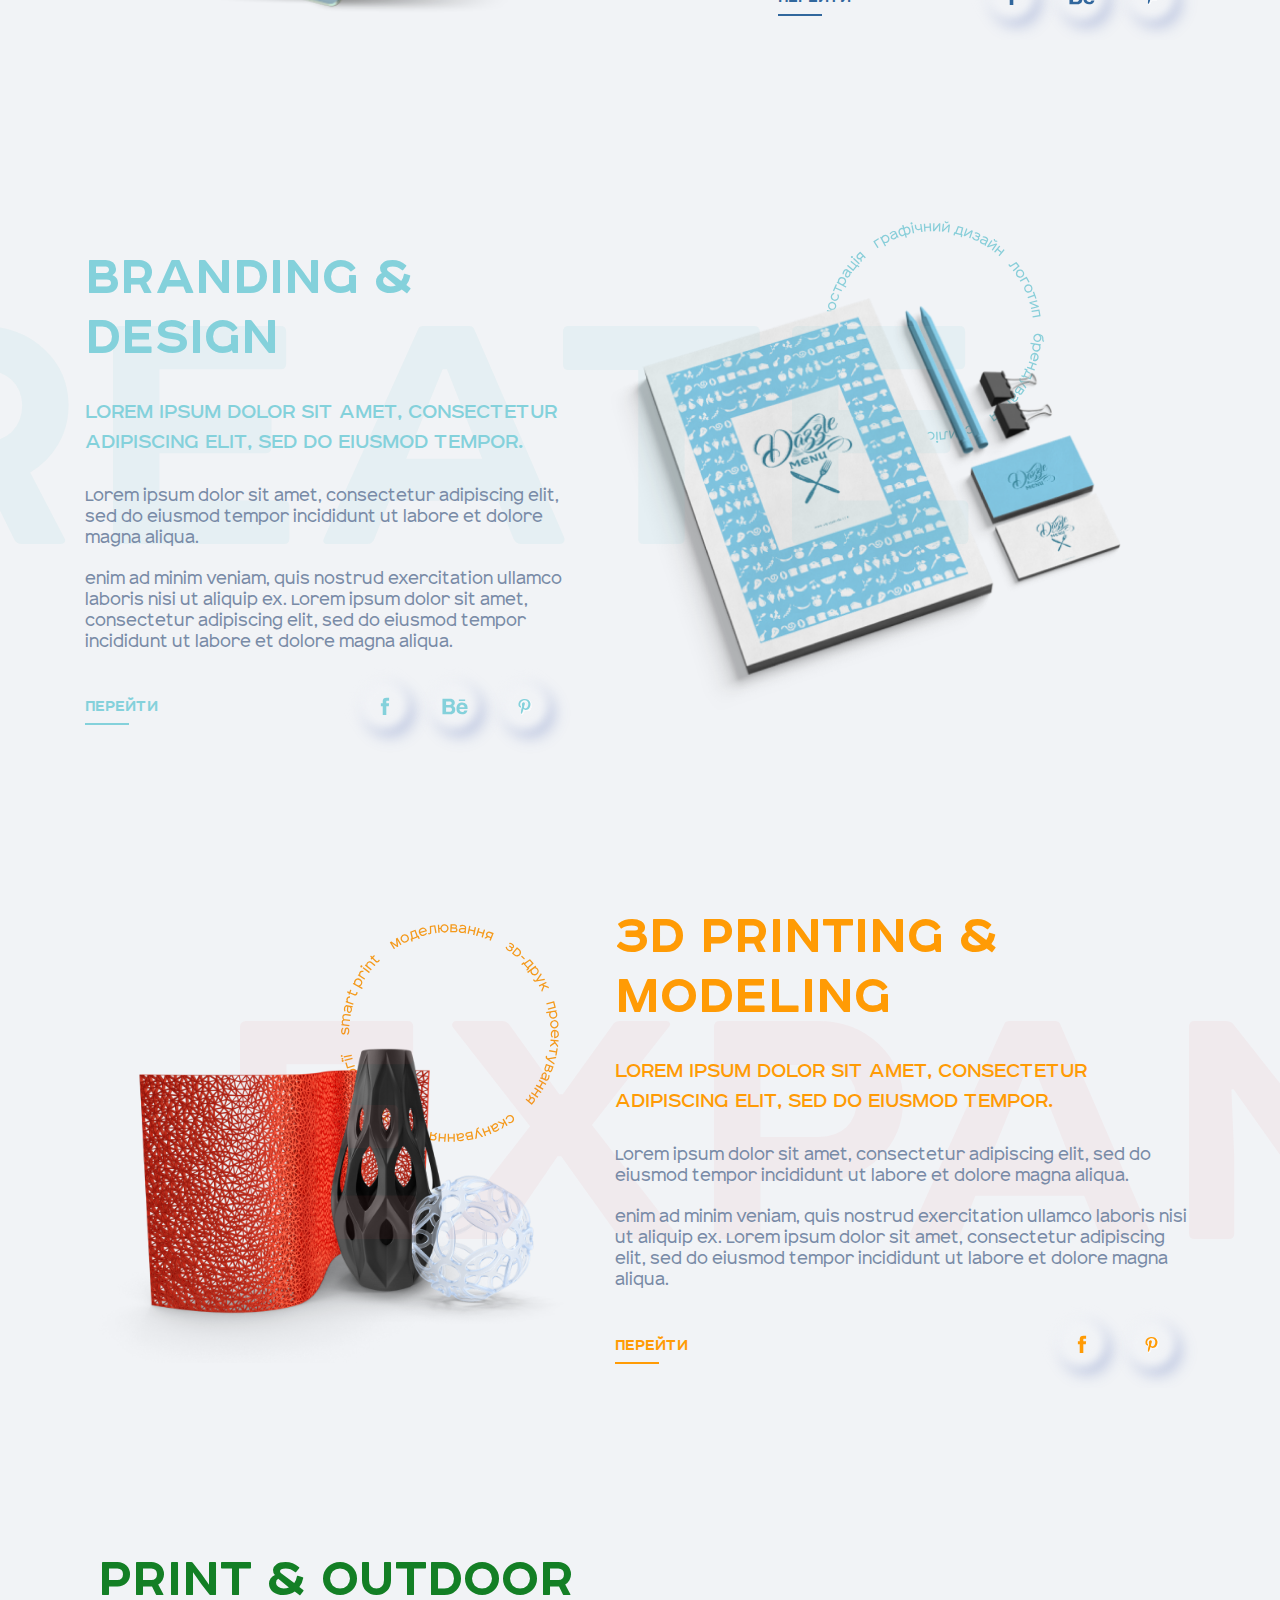
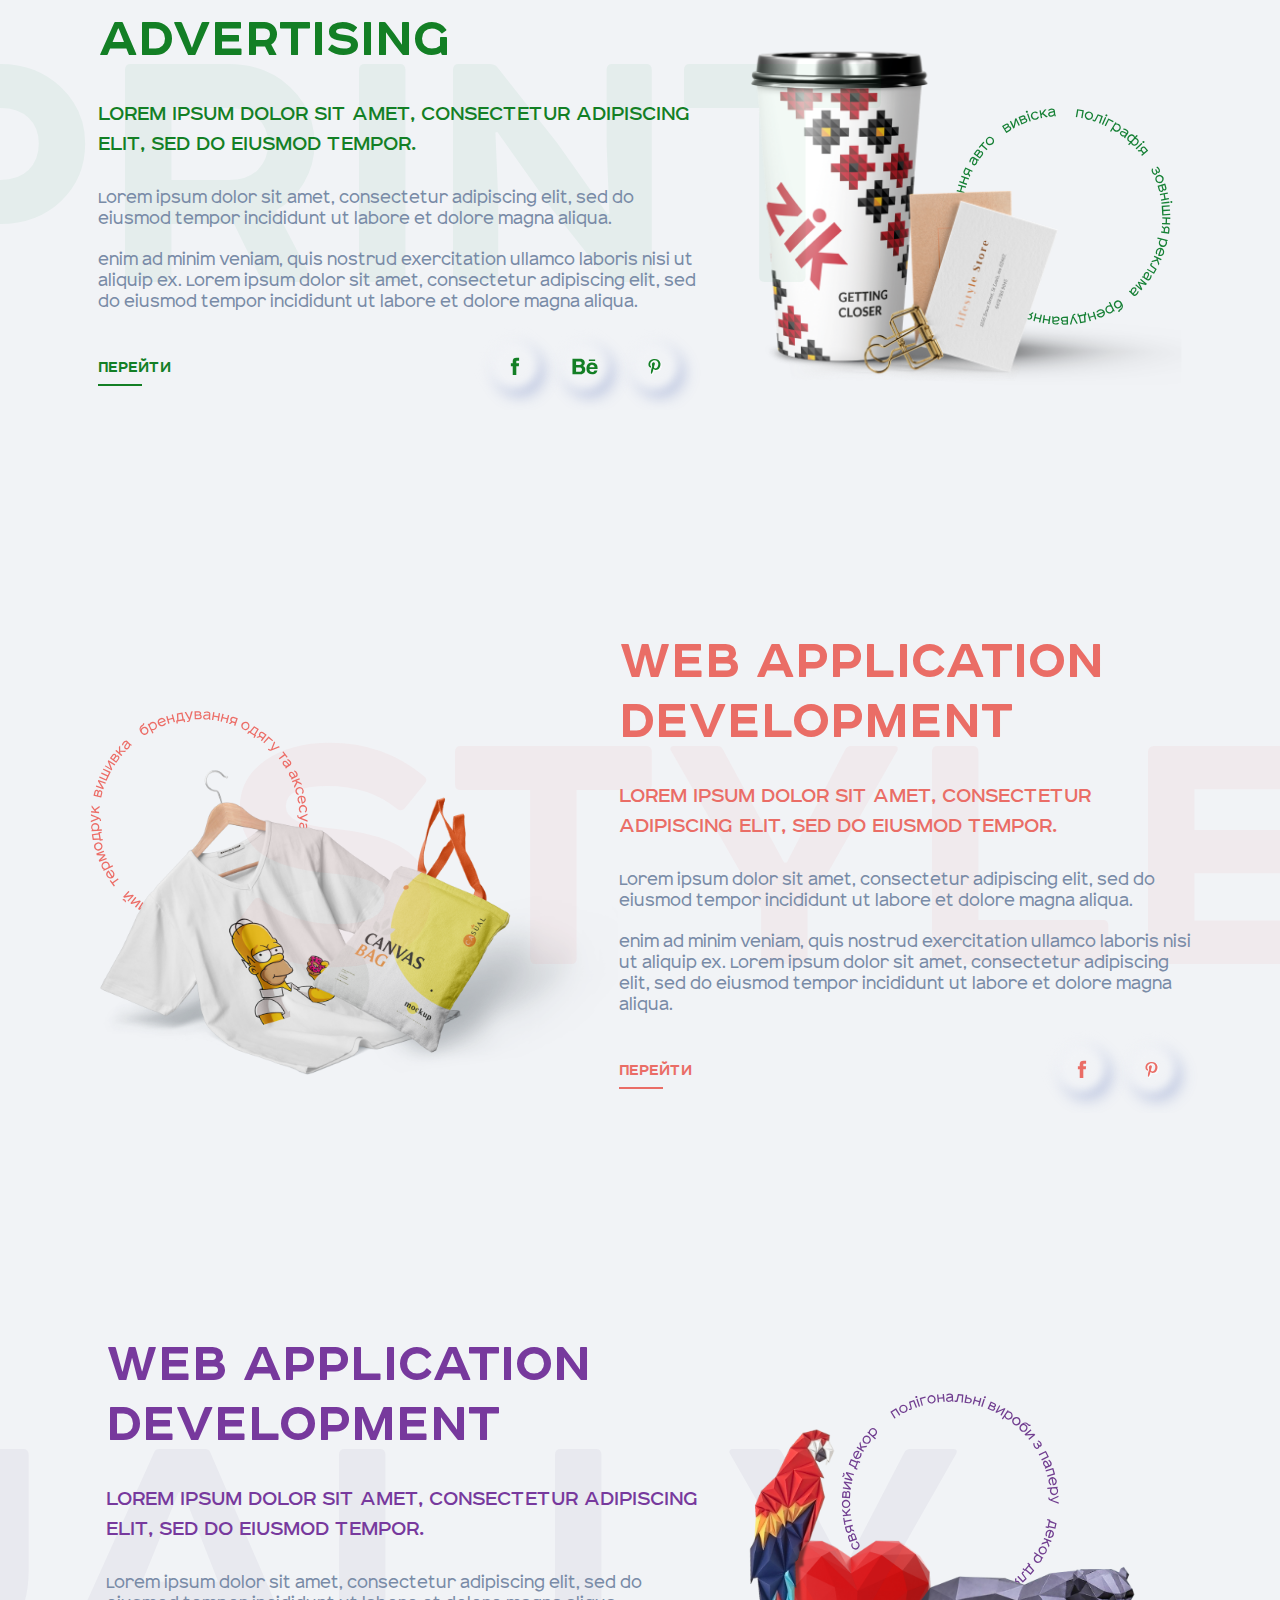
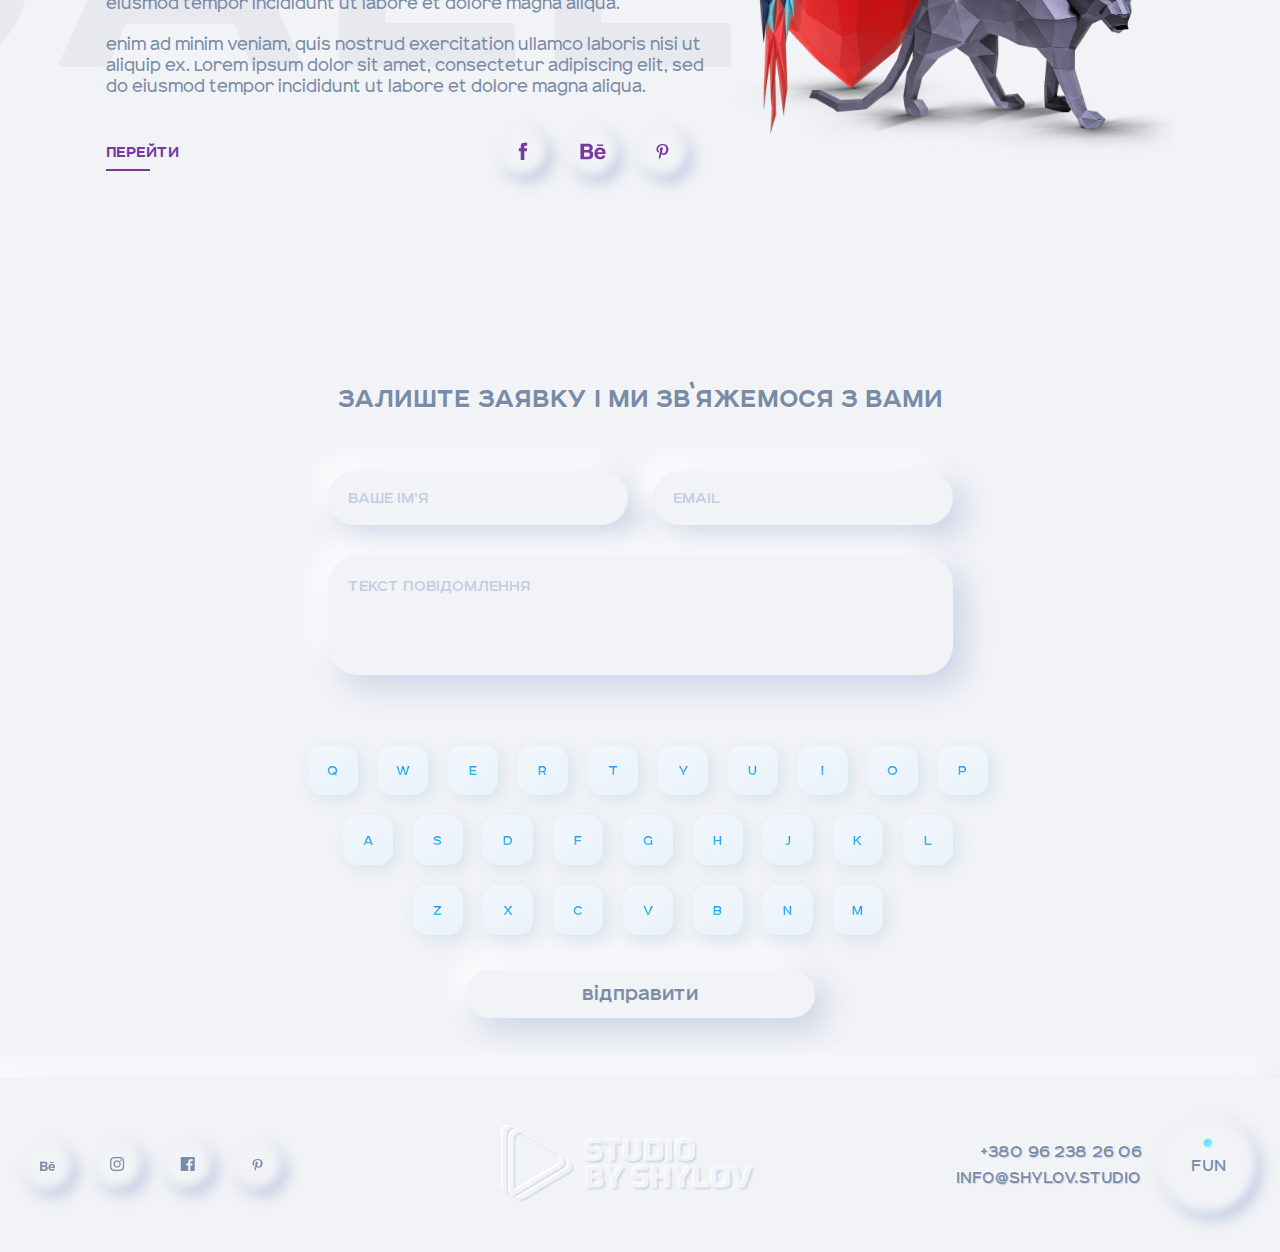
==== commit d8c8fe55: "final" ====
--- a/index.html
+++ b/index.html
@@ -19,7 +19,7 @@
     <div class="container-fluid">
         <nav id="nav">
             <div class="logo-mog">
-                <a href="#"><img src="image/vector/logo.png"></a>
+                <a href="#"><img src="image/logo-mob.png"></a>
             </div>
             <ul>
                 <li><a href="#" class="close" aria-label="Close Navigation"><img src="image/close.svg" alt=""></a></li>
@@ -35,11 +35,12 @@
                 <a href="mailto:INFO@SHYLOV.STUDIO">info@shylov.studio</a>
             </div>
         </nav>
-      <a href="#nav" class="nav-btn" aria-label="Open Navigation"><img src="image/munu.svg"></a>
+     
        
         <header>
             <!-- верхний блок шапк -->
             <div class="header-top">
+                <a href="#nav" class="nav-btn" aria-label="Open Navigation"><img src="image/munu.svg"></a>
                 <div class="email">
                     <a href="mailto:INFO@SHYLOV.STUDIO">info@shylov.studio</a>
                 </div>
@@ -52,6 +53,7 @@
             </div>
             <!-- блок с картинками -->
             <div class="header-block">
+               
                 <div class="header-desc">
                     <div class="header-desc-img">
                         <img src="image/header-desc.png" alt="desc">
@@ -83,7 +85,10 @@
                     <a href="#">Студія комплескних рішень </a>
                 </div>
                 <div class="button-down">
-                    <a href="#"><img src="image/down-btn.png" alt="down"></a>
+                    <!-- <a href="#"><img src="image/down-btn.png" alt="down"></a> -->
+                    <div class="scroll-arrow"></div>
+                    <div class="scroll-arrow"></div>
+                    
                 </div>
             </div>
         </header>
@@ -120,6 +125,7 @@
             <div class="product-item">
                 <div class="product-img">
                     <img src="image/web.png" alt="">
+                    <img class="product-img-sub" src="image/blue.svg" alt="">
                 </div>
                 <div class="product-text">
                     <div class="product-title">
@@ -166,6 +172,7 @@
         <div class="product-item">
             <div class="product-img">
                 <img src="image/desing.png" alt="">
+                <img class="product-img-sub" src="image/blue2.svg" alt="">
             </div>
             <div class="product-text">
                 <div class="product-title">
@@ -211,6 +218,7 @@
             <div class="product-item">
                 <div class="product-img">
                     <img src="image/3d.png" alt="">
+                    <img class="product-img-sub" src="image/yellow.svg" alt="">
                 </div>
                 <div class="product-text">
                     <div class="product-title">
@@ -252,6 +260,7 @@
             <div class="product-item">
                 <div class="product-img">
                     <img src="image/print.png" alt="">
+                    <img class="product-img-sub" src="image/green.svg" alt="">
                 </div>
                 <div class="product-text">
                     <div class="product-title">
@@ -297,6 +306,7 @@
             <div class="product-item">
                 <div class="product-img">
                     <img src="image/mat.png" alt="">
+                    <img class="product-img-sub" src="image/red.svg" alt="">
                 </div>
                 <div class="product-text">
                     <div class="product-title">
@@ -337,6 +347,7 @@
             <div class="product-item">
                 <div class="product-img">
                     <img src="image/wall.png" alt="">
+                    <img class="product-img-sub" src="image/fill.svg" alt="">
                 </div>
                 <div class="product-text">
                     <div class="product-title">
@@ -378,6 +389,7 @@
         </div>
     </div>
 </section>
+
 <section class="form">
     <div class="container">
         <h2>Залиште заявку і ми зв`яжемося з вами</h2>
--- a/style/style.css
+++ b/style/style.css
@@ -54,6 +54,19 @@
     display: flex;
     justify-content: center;
 }
+.desc-text{
+    font-family: Affect-Bold;
+    font-size: 400px;
+    line-height: 480px;
+    text-align: center;
+    position: absolute;
+    left: 0;
+    right: 0;
+    margin: 0 auto;
+    bottom: 120%;
+    color: rgba(255, 255, 255, 0.26); 
+
+}
 .header-desc::before{
     content: 'create';
     font-family: Affect-Bold;
@@ -122,14 +135,19 @@
 }
 .header-link a:before{
     content: '';
-    width: 104%;
     height: 1px;
-    left: -10px;
-    right: -10px;
     margin: 0 auto;
     background:#FFFFFF;
     position: absolute;
     bottom:0;
+    -webkit-animation: line_r 3s infinite;
+    animation: line_r 2s infinite;
+}
+@keyframes line_r {
+    0%   {right: calc(2% + 260px); width: 0px;}
+    35%   {right: calc(2% + 0px); width: 260px;}
+    70%   {right: calc(2% + 0px); width: 0px;}
+    100%   {right: calc(2% + 0px); width: 0px;}
 }
 .button-down{
     position: absolute;
@@ -137,7 +155,10 @@
     left: 0;
     right: 0;
     display: flex;
-    justify-content: center;
+    flex-direction: column;
+    justify-content: center;
+    align-items:center;
+    bottom:7px;
 }
 .header-block{
     display: flex;
@@ -251,6 +272,48 @@
 .produc-desing .product-img img{
     height: 550px;
 }
+.product-img{
+    position: relative;
+    z-index: -1;
+}
+.product-img-sub{
+    position: absolute;
+    z-index: -1;
+    left: 350px;
+    bottom: 160px;
+    height: 230px;
+    width: 230px;
+    animation: wheel 25s infinite linear;
+    transform-origin: center;
+    transform-box: fill-box;
+}
+.produc-desing .product-img-sub{
+    left: 250px;
+}
+.produc-3d .product-img-sub{
+    left: 250px;
+}
+.produc-print .product-img-sub{
+    left: 250px;
+    bottom: 0;
+}
+.produc-mat .product-img-sub{
+    left: 0px;
+    bottom: 100px;
+}
+.produc-wall .product-img-sub{
+    left: 130px;
+    bottom: 100px;
+}
+
+@keyframes wheel{
+    from{
+        transform: rotateZ(0deg);
+    }
+    to{
+        transform: rotateZ(360deg);
+    }
+}
 .produc-desing:before{
     content:'create';
     text-transform: uppercase;
@@ -423,7 +486,6 @@
     text-transform: uppercase;
     color: #31679D;
     text-decoration: none;
-    opacity: 1;
 }
 .link-block a:before{
     content:'';
@@ -433,10 +495,11 @@
     background:#31679D;
     bottom:-10px;
     transition: opacity 0.3s;
-}
-.link-block a:hover:before{
-    opacity: 0;
-}
+    margin: 0 20px 0 0;
+    -webkit-animation: line_r_animation 3s infinite;
+    animation: line_r_animation 2s infinite;
+}
+
 .product-link{
     display: flex;
     justify-content: space-between;
@@ -669,7 +732,13 @@
     color: #C3CCE3;
     font-family: Affect; 
   }
-
+/* анммация линии */
+@keyframes line_r_animation {
+    0%   {right: calc(2% + 50px); width: 0px;}
+    35%   {right: calc(2% + 0px); width: 50px;}
+    70%   {right: calc(2% + 0px); width: 0px;}
+    100%   {right: calc(2% + 0px); width: 0px;}
+}
   .keyboard {
     padding: 25px;
     border-radius: 12px;
@@ -705,4 +774,34 @@
   }
   .key__space {
     width: 60%;
+  }
+  .scroll-arrow {
+    width: 12px;
+    height: 12px;
+    transform: rotate(45deg);
+    border-right: 2px solid white;
+    border-bottom: 2px solid white;
+    animation: arrow-wave 1s infinite;
+    animation-direction: alternate;
+  }
+  .scroll-arrow:nth-child(1) {
+    animation-delay: 0.1s;
+  }
+  .scroll-arrow:nth-child(2) {
+    animation-delay: 0.3s;
+  }
+  /* .scroll-arrow:nth-child(3) {
+    animation-delay: 0.3s;
+  } */
+  
+  @keyframes arrow-wave {
+    0% {
+      opacity: 0;
+    }
+    50% {
+      opacity: .5;
+    }
+    100% {
+      opacity: 1;
+    }
   }--- a/style/media.css
+++ b/style/media.css
@@ -184,23 +184,60 @@
         flex-direction: column;
         align-items:center
     }
+    .product-title{
+        text-align: center;
+    }
+    .produc:before{
+        font-size: 200px;
+        text-align: center;
+        right: 0;
+        z-index: -1;
+        top: 0;
+        line-height: 200px;
+     }
     .produc-web:before{
-        display: none;
+       font-size: 200px;
+       text-align: center;
+       right: 0;
+       z-index: -1;
+       top: 0;
+       line-height: 200px;
+    }
+    .product-img-sub{
+        bottom:85px;
     }
     .produc-desing:before{
-        display: none;
+        left: 0;
+        text-align: center;
+    }
+    .produc-desing .product-img-sub{
+        bottom:150px;
     }
     .produc-3d:before{
-        display: none;
-    }
+        right: 0;
+        text-align: center;
+    }
+    .produc-3d .product-img-sub{}
     .produc-print:before{
-        display: none;
+        
+    }
+    .produc-mat .product-img-sub{
+        left: 230px;
+        bottom:70px;
     }
     .produc-mat:before{
-        display: none;
+       right: 0;
+       left: 0;
+       text-align: center;
     }
     .produc-wall:before{
-        display: none;
+        right: 0;
+        left: 0;
+        text-align: center;
+    }
+    .produc-wall .product-img-sub{
+        left: 230px;
+        bottom:50px;
     }
     .product-text{
         max-width: 100%;
@@ -257,7 +294,7 @@
     .nav-btn {
         display: block;
         position: absolute;
-        top: 65px;
+        top: 37px;
         right: 0;
         height: 40px;
         width: 40px;
